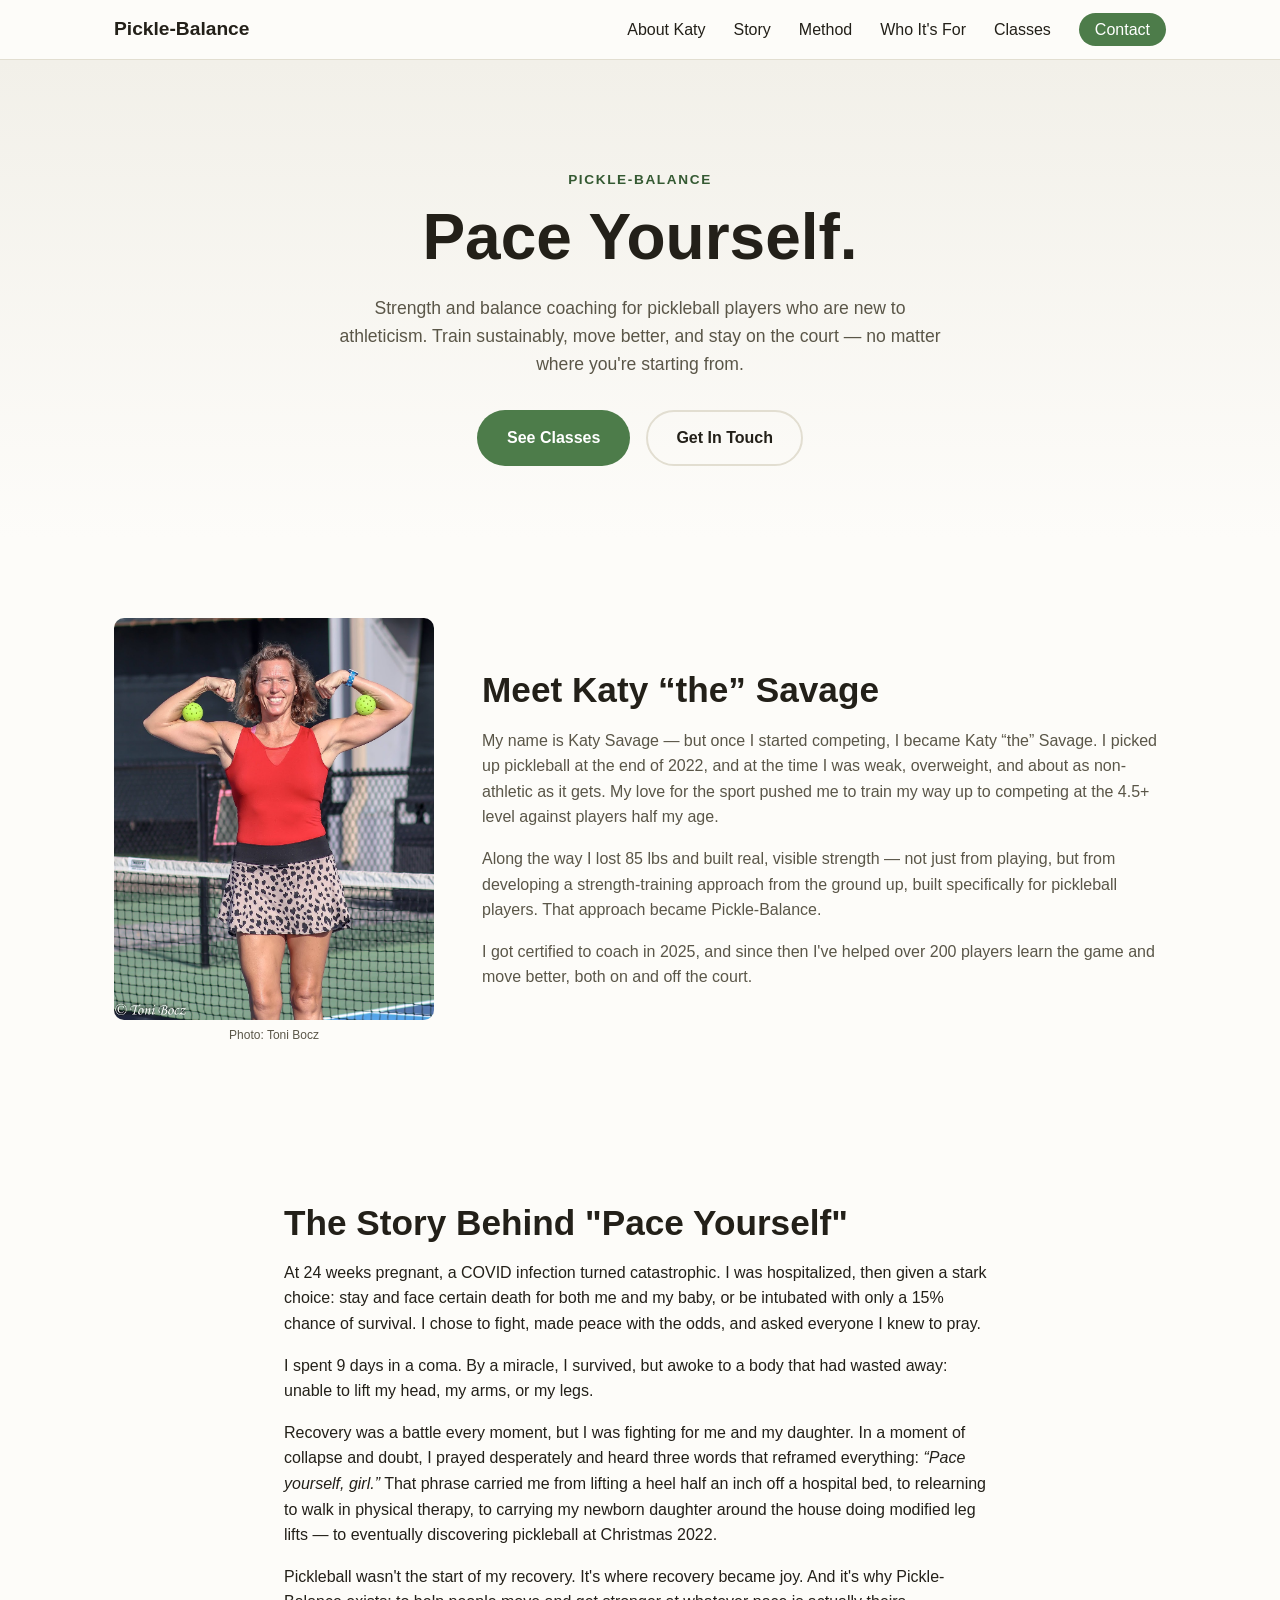
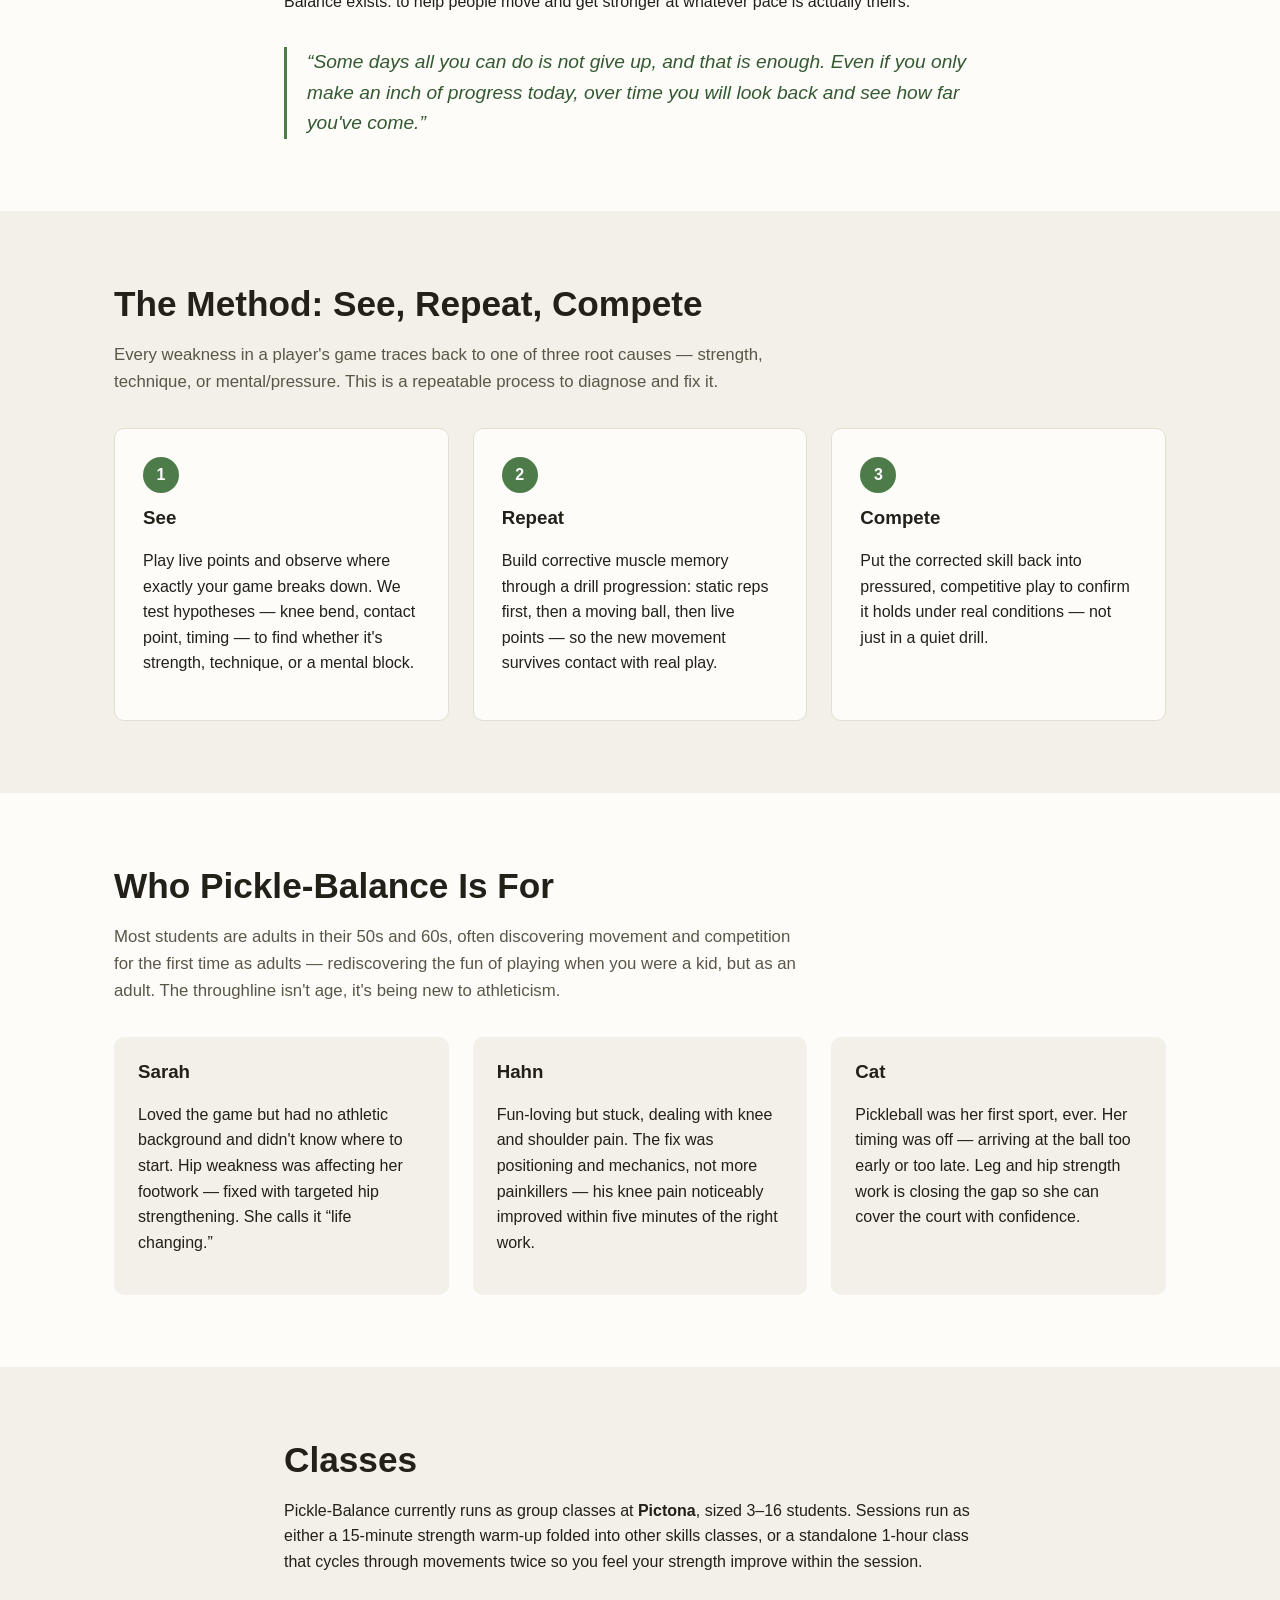
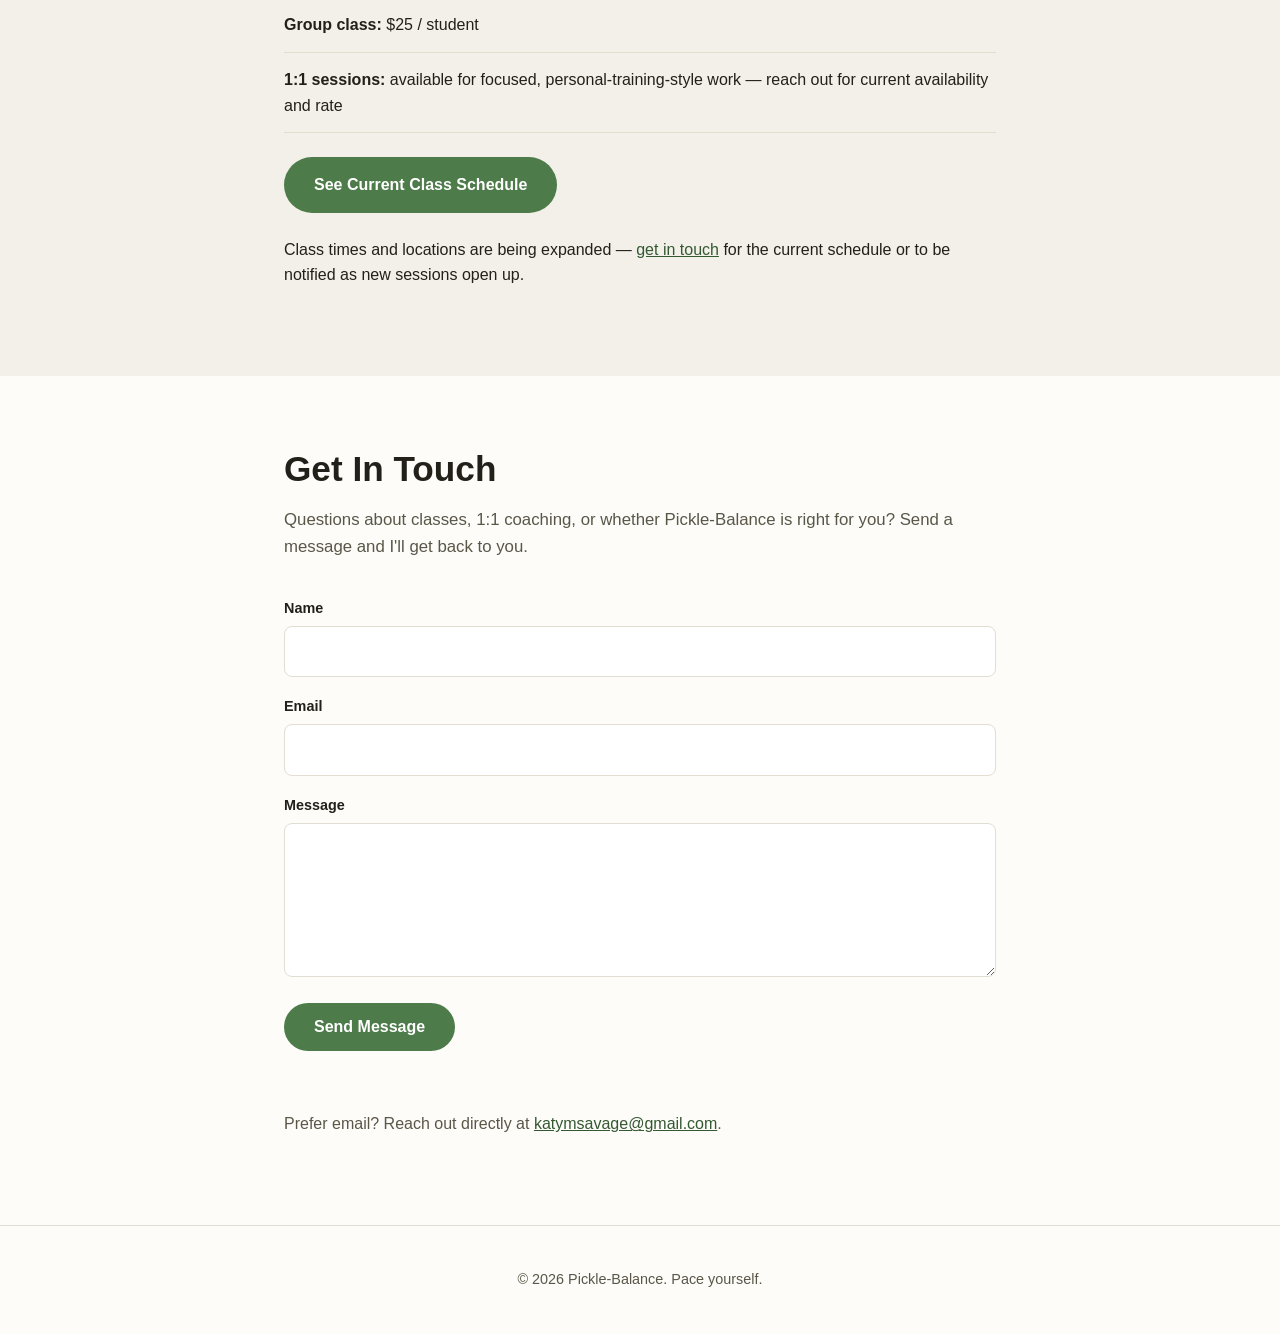
==== index.html @ 48473ce1 "Add bio section, dark mode palette, and hyphenate Pickle-Balance Introduces a bio section with photo" ====
<!DOCTYPE html>
<html lang="en">
<head>
  <meta charset="UTF-8">
  <meta name="viewport" content="width=device-width, initial-scale=1.0">
  <title>Pickle-Balance | Pace Yourself</title>
  <meta name="description" content="Strength and balance coaching for pickleball players who are new to athleticism. Train sustainably, move better, and stay in the game.">
  <link rel="stylesheet" href="css/style.css">
</head>
<body>

  <header class="site-header">
    <nav class="nav container">
      <a href="#top" class="logo">Pickle-Balance</a>
      <button class="nav-toggle" id="navToggle" aria-label="Toggle menu" aria-expanded="false">
        <span></span><span></span><span></span>
      </button>
      <ul class="nav-links" id="navLinks">
        <li><a href="#bio">About Katy</a></li>
        <li><a href="#story">Story</a></li>
        <li><a href="#method">Method</a></li>
        <li><a href="#who">Who It's For</a></li>
        <li><a href="#classes">Classes</a></li>
        <li><a href="#contact" class="nav-cta">Contact</a></li>
      </ul>
    </nav>
  </header>

  <main id="top">

    <section class="hero">
      <div class="container">
        <p class="eyebrow">Pickle-Balance</p>
        <h1>Pace Yourself.</h1>
        <p class="hero-sub">
          Strength and balance coaching for pickleball players who are new to athleticism.
          Train sustainably, move better, and stay on the court &mdash; no matter where you're starting from.
        </p>
        <div class="hero-actions">
          <a href="#classes" class="btn btn-primary">See Classes</a>
          <a href="#contact" class="btn btn-secondary">Get In Touch</a>
        </div>
      </div>
    </section>

    <section id="bio" class="section">
      <div class="container">
        <div class="bio-grid">
          <div class="bio-photo">
            <img src="images/katy-bio.jpg" alt="Katy Savage flexing on a pickleball court, holding two pickleballs">
            <p class="photo-credit">Photo: Toni Bocz</p>
          </div>
          <div class="bio-text">
            <h2>Meet Katy &ldquo;the&rdquo; Savage</h2>
            <p>
              My name is Katy Savage &mdash; but once I started competing, I became Katy &ldquo;the&rdquo; Savage.
              I picked up pickleball at the end of 2022, and at the time I was weak, overweight, and about as
              non-athletic as it gets. My love for the sport pushed me to train my way up to competing at the
              4.5+ level against players half my age.
            </p>
            <p>
              Along the way I lost 85 lbs and built real, visible strength &mdash; not just from playing, but from
              developing a strength-training approach from the ground up, built specifically for pickleball
              players. That approach became Pickle-Balance.
            </p>
            <p>
              I got certified to coach in 2025, and since then I've helped over 200 players learn the game and
              move better, both on and off the court.
            </p>
          </div>
        </div>
      </div>
    </section>

    <section id="story" class="section">
      <div class="container narrow">
        <h2>The Story Behind "Pace Yourself"</h2>
        <p>
          At 24 weeks pregnant, a COVID infection turned catastrophic. I was hospitalized, then given
          a stark choice: stay and face certain death for both me and my baby, or be intubated
          with only a 15% chance of survival. I chose to fight, made peace with the odds, and asked everyone I
          knew to pray.
        </p>
        <p>
          I spent 9 days in a coma. By a miracle, I survived, but awoke to a body that
          had wasted away: unable to lift my head, my arms, or my legs.
        </p>
        <p>
          Recovery was a battle every moment, but I was fighting for me and my daughter. In a moment
          of collapse and doubt, I prayed desperately and heard three words that reframed everything: <em>&ldquo;Pace yourself, girl.&rdquo;</em>
          That phrase carried me from lifting a heel half an inch off a hospital bed, to relearning to walk in
          physical therapy, to carrying my newborn daughter around the house doing modified leg lifts &mdash; to
          eventually discovering pickleball at Christmas 2022.
        </p>
        <p>
          Pickleball wasn't the start of my recovery. It's where recovery became joy. And it's why Pickle-Balance
          exists: to help people move and get stronger at whatever pace is actually theirs.
        </p>
        <p class="pull-quote">
          &ldquo;Some days all you can do is not give up, and that is enough. Even if you only make an inch of
          progress today, over time you will look back and see how far you've come.&rdquo;
        </p>
      </div>
    </section>

    <section id="method" class="section alt">
      <div class="container">
        <h2>The Method: See, Repeat, Compete</h2>
        <p class="section-intro">
          Every weakness in a player's game traces back to one of three root causes &mdash; strength, technique,
          or mental/pressure. This is a repeatable process to diagnose and fix it.
        </p>
        <div class="method-grid">
          <div class="method-card">
            <span class="method-number">1</span>
            <h3>See</h3>
            <p>
              Play live points and observe where exactly your game breaks down. We test hypotheses &mdash;
              knee bend, contact point, timing &mdash; to find whether it's strength, technique, or a mental block.
            </p>
          </div>
          <div class="method-card">
            <span class="method-number">2</span>
            <h3>Repeat</h3>
            <p>
              Build corrective muscle memory through a drill progression: static reps first, then a moving ball,
              then live points &mdash; so the new movement survives contact with real play.
            </p>
          </div>
          <div class="method-card">
            <span class="method-number">3</span>
            <h3>Compete</h3>
            <p>
              Put the corrected skill back into pressured, competitive play to confirm it holds under real
              conditions &mdash; not just in a quiet drill.
            </p>
          </div>
        </div>
      </div>
    </section>

    <section id="who" class="section">
      <div class="container">
        <h2>Who Pickle-Balance Is For</h2>
        <p class="section-intro">
          Most students are adults in their 50s and 60s, often discovering movement and competition for the
          first time as adults &mdash; rediscovering the fun of playing when you were a kid, but as an adult.
          The throughline isn't age, it's being new to athleticism.
        </p>
        <div class="profile-grid">
          <div class="profile-card">
            <h3>Sarah</h3>
            <p>
              Loved the game but had no athletic background and didn't know where to start. Hip weakness was
              affecting her footwork &mdash; fixed with targeted hip strengthening. She calls it &ldquo;life
              changing.&rdquo;
            </p>
          </div>
          <div class="profile-card">
            <h3>Hahn</h3>
            <p>
              Fun-loving but stuck, dealing with knee and shoulder pain. The fix was positioning and mechanics,
              not more painkillers &mdash; his knee pain noticeably improved within five minutes of the right work.
            </p>
          </div>
          <div class="profile-card">
            <h3>Cat</h3>
            <p>
              Pickleball was her first sport, ever. Her timing was off &mdash; arriving at the ball too early or
              too late. Leg and hip strength work is closing the gap so she can cover the court with confidence.
            </p>
          </div>
        </div>
      </div>
    </section>

    <section id="classes" class="section alt">
      <div class="container narrow">
        <h2>Classes</h2>
        <p>
          Pickle-Balance currently runs as group classes at <strong>Pictona</strong>, sized 3&ndash;16 students.
          Sessions run as either a 15-minute strength warm-up folded into other skills classes, or a standalone
          1-hour class that cycles through movements twice so you feel your strength improve within the session.
        </p>
        <ul class="classes-list">
          <li><strong>Group class:</strong> $25 / student</li>
          <li><strong>1:1 sessions:</strong> available for focused, personal-training-style work &mdash; reach out for current availability and rate</li>
        </ul>
        <div class="classes-actions">
          <a href="https://app.courtreserve.com/Online/Calendar/Events/10504/Month" class="btn btn-primary" target="_blank" rel="noopener">See Current Class Schedule</a>
        </div>
        <p>
          Class times and locations are being expanded &mdash; <a href="#contact">get in touch</a> for the current
          schedule or to be notified as new sessions open up.
        </p>
      </div>
    </section>

    <section id="contact" class="section">
      <div class="container narrow">
        <h2>Get In Touch</h2>
        <p class="section-intro">
          Questions about classes, 1:1 coaching, or whether Pickle-Balance is right for you? Send a message and
          I'll get back to you.
        </p>

        <form id="contactForm" class="contact-form" action="https://formspree.io/f/xaewwaow" method="POST">
          <label for="name">Name</label>
          <input type="text" id="name" name="name" required>

          <label for="email">Email</label>
          <input type="email" id="email" name="email" required>

          <label for="message">Message</label>
          <textarea id="message" name="message" rows="5" required></textarea>

          <button type="submit" class="btn btn-primary">Send Message</button>
          <p id="formStatus" class="form-status" role="status"></p>
        </form>

        <p class="contact-fallback">
          Prefer email? Reach out directly at
          <a href="mailto:katymsavage@gmail.com">katymsavage@gmail.com</a>.
        </p>
      </div>
    </section>

  </main>

  <footer class="site-footer">
    <div class="container">
      <p>&copy; <span id="year"></span> Pickle-Balance. Pace yourself.</p>
    </div>
  </footer>

  <script src="js/main.js"></script>
</body>
</html>
---- css/style.css ----
:root {
  --color-bg: #fdfcf9;
  --color-bg-alt: #f2f0e9;
  --color-text: #232019;
  --color-text-muted: #5a5648;
  --color-primary: #4d7c4a;
  --color-primary-dark: #345932;
  --color-accent: #d97a3f;
  --color-border: #e2ded1;
  --max-width: 1100px;
  --radius: 10px;
  --font-body: -apple-system, BlinkMacSystemFont, "Segoe UI", Roboto, Helvetica, Arial, sans-serif;
}

* { box-sizing: border-box; }

html { scroll-behavior: smooth; }

body {
  margin: 0;
  font-family: var(--font-body);
  color: var(--color-text);
  background: var(--color-bg);
  line-height: 1.6;
}

.container {
  max-width: var(--max-width);
  margin: 0 auto;
  padding: 0 24px;
}

.narrow {
  max-width: 760px;
}

h1, h2, h3 {
  line-height: 1.2;
  margin-top: 0;
}

h2 {
  font-size: clamp(1.6rem, 3vw, 2.2rem);
  margin-bottom: 1rem;
}

a { color: var(--color-primary-dark); }

/* Header */
.site-header {
  position: sticky;
  top: 0;
  background: color-mix(in srgb, var(--color-bg) 92%, transparent);
  backdrop-filter: blur(6px);
  border-bottom: 1px solid var(--color-border);
  z-index: 100;
}

.nav {
  display: flex;
  align-items: center;
  justify-content: space-between;
  padding-top: 14px;
  padding-bottom: 14px;
}

.logo {
  font-weight: 700;
  font-size: 1.2rem;
  text-decoration: none;
  color: var(--color-text);
}

.nav-links {
  list-style: none;
  display: flex;
  gap: 28px;
  margin: 0;
  padding: 0;
}

.nav-links a {
  text-decoration: none;
  color: var(--color-text);
  font-weight: 500;
}

.nav-links a:hover { color: var(--color-primary-dark); }

.nav-cta {
  background: var(--color-primary);
  color: #fff !important;
  padding: 8px 16px;
  border-radius: 999px;
}

.nav-toggle {
  display: none;
  flex-direction: column;
  justify-content: space-between;
  width: 26px;
  height: 20px;
  background: none;
  border: none;
  cursor: pointer;
  padding: 0;
}

.nav-toggle span {
  display: block;
  height: 2px;
  background: var(--color-text);
  border-radius: 2px;
}

/* Hero */
.hero {
  padding: 96px 0 72px;
  text-align: center;
  background: linear-gradient(180deg, var(--color-bg-alt), var(--color-bg));
}

.eyebrow {
  text-transform: uppercase;
  letter-spacing: 0.12em;
  font-size: 0.85rem;
  color: var(--color-primary-dark);
  font-weight: 700;
  margin-bottom: 8px;
}

.hero h1 {
  font-size: clamp(2.4rem, 6vw, 4rem);
  margin-bottom: 18px;
}

.hero-sub {
  max-width: 620px;
  margin: 0 auto 32px;
  color: var(--color-text-muted);
  font-size: 1.1rem;
}

.hero-actions {
  display: flex;
  gap: 16px;
  justify-content: center;
  flex-wrap: wrap;
}

/* Buttons */
.btn {
  display: inline-block;
  padding: 13px 28px;
  border-radius: 999px;
  text-decoration: none;
  font-weight: 600;
  border: 2px solid transparent;
  cursor: pointer;
  font-size: 1rem;
}

.btn-primary {
  background: var(--color-primary);
  color: #fff;
}

.btn-primary:hover { background: var(--color-primary-dark); }

.btn-secondary {
  background: transparent;
  color: var(--color-text);
  border-color: var(--color-border);
}

.btn-secondary:hover { border-color: var(--color-primary); }

/* Sections */
.section {
  padding: 72px 0;
}

.section.alt {
  background: var(--color-bg-alt);
}

.section-intro {
  color: var(--color-text-muted);
  font-size: 1.05rem;
  max-width: 700px;
}

.pull-quote {
  font-size: 1.2rem;
  font-style: italic;
  color: var(--color-primary-dark);
  border-left: 3px solid var(--color-primary);
  padding-left: 20px;
  margin: 32px 0 0;
}

/* Bio */
.bio-grid {
  display: flex;
  align-items: center;
  gap: 48px;
  margin-top: 8px;
}

.bio-photo {
  flex: 0 0 320px;
}

.bio-photo img {
  width: 100%;
  height: auto;
  border-radius: var(--radius);
  display: block;
}

.photo-credit {
  font-size: 0.75rem;
  color: var(--color-text-muted);
  margin-top: 6px;
  text-align: center;
}

.bio-text h2 {
  margin-bottom: 1rem;
}

.bio-text p {
  color: var(--color-text-muted);
}

/* Method */
.method-grid {
  display: grid;
  grid-template-columns: repeat(3, 1fr);
  gap: 24px;
  margin-top: 32px;
}

.method-card {
  background: var(--color-bg);
  border: 1px solid var(--color-border);
  border-radius: var(--radius);
  padding: 28px;
}

.method-number {
  display: inline-flex;
  align-items: center;
  justify-content: center;
  width: 36px;
  height: 36px;
  border-radius: 50%;
  background: var(--color-primary);
  color: #fff;
  font-weight: 700;
  margin-bottom: 14px;
}

/* Profiles */
.profile-grid {
  display: grid;
  grid-template-columns: repeat(3, 1fr);
  gap: 24px;
  margin-top: 32px;
}

.profile-card {
  background: var(--color-bg-alt);
  border-radius: var(--radius);
  padding: 24px;
}

/* Classes */
.classes-list {
  list-style: none;
  padding: 0;
  margin: 24px 0;
}

.classes-list li {
  padding: 14px 0;
  border-bottom: 1px solid var(--color-border);
}

.classes-actions {
  margin: 24px 0;
}

/* Contact */
.contact-form {
  display: flex;
  flex-direction: column;
  gap: 6px;
  margin-top: 24px;
}

.contact-form label {
  font-weight: 600;
  font-size: 0.9rem;
  margin-top: 12px;
}

.contact-form input,
.contact-form textarea {
  padding: 12px 14px;
  border: 1px solid var(--color-border);
  border-radius: 8px;
  font: inherit;
  background: #fff;
}

.contact-form button {
  margin-top: 20px;
  align-self: flex-start;
}

.form-status {
  margin-top: 12px;
  font-size: 0.9rem;
  color: var(--color-text-muted);
}

.contact-fallback {
  margin-top: 28px;
  color: var(--color-text-muted);
}

/* Footer */
.site-footer {
  padding: 28px 0;
  text-align: center;
  color: var(--color-text-muted);
  font-size: 0.9rem;
  border-top: 1px solid var(--color-border);
}

/* Responsive */
@media (max-width: 800px) {
  .method-grid,
  .profile-grid {
    grid-template-columns: 1fr;
  }

  .bio-grid {
    flex-direction: column;
  }

  .bio-photo {
    flex: 0 0 auto;
    max-width: 320px;
    margin: 0 auto;
  }
}

@media (max-width: 640px) {
  .nav-toggle {
    display: flex;
  }

  .nav-links {
    position: absolute;
    top: 100%;
    left: 0;
    right: 0;
    background: var(--color-bg);
    flex-direction: column;
    align-items: flex-start;
    padding: 16px 24px 24px;
    border-bottom: 1px solid var(--color-border);
    display: none;
    gap: 16px;
  }

  .nav-links.open {
    display: flex;
  }

  .nav-cta {
    align-self: flex-start;
  }
}

/* Dark mode */
@media (prefers-color-scheme: dark) {
  :root {
    --color-bg: #0A101C;
    --color-bg-alt: #141c2c;
    --color-text: #EDF2F4;
    --color-text-muted: #9aa7b5;
    --color-primary: #CFFF0A;
    --color-primary-dark: #a8d100;
    --color-accent: #D80B26;
    --color-border: #232d3d;
  }

  .btn-primary {
    color: var(--color-bg);
  }

  .nav-cta {
    color: var(--color-bg) !important;
  }
}
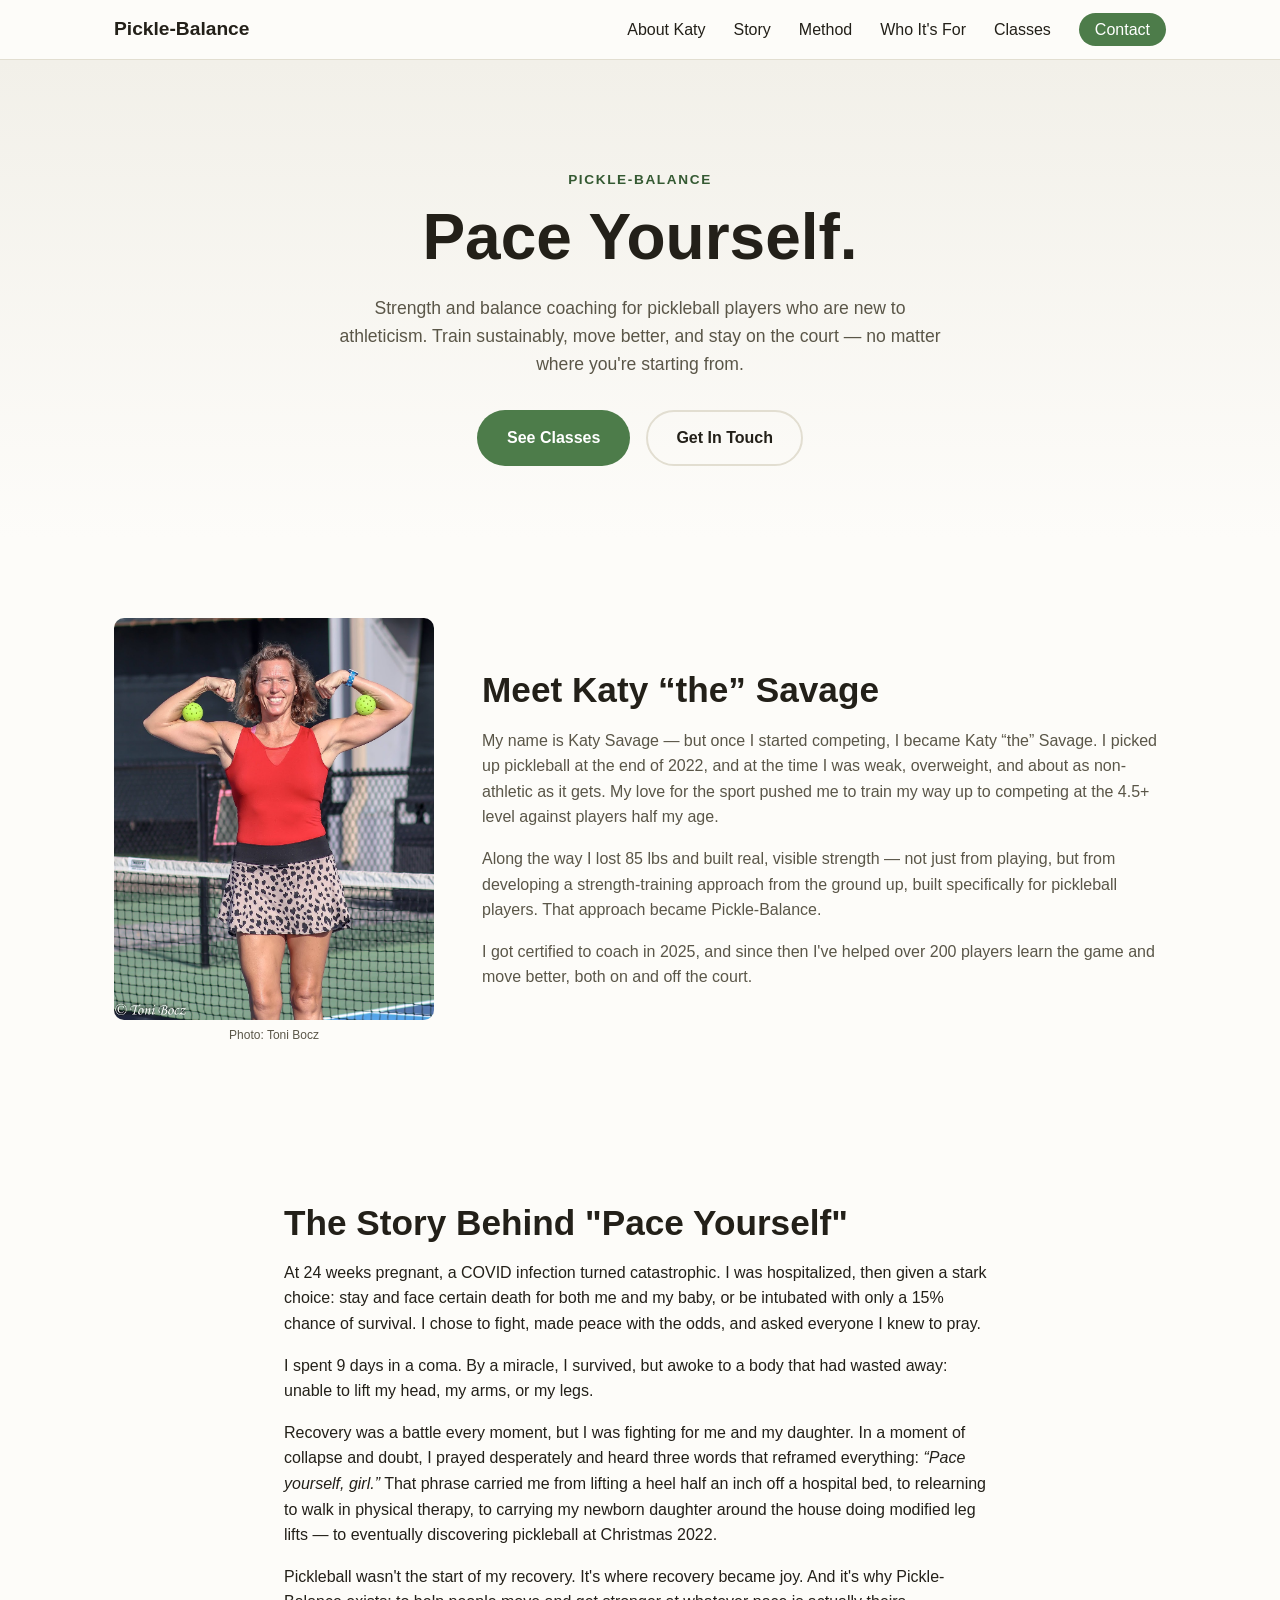
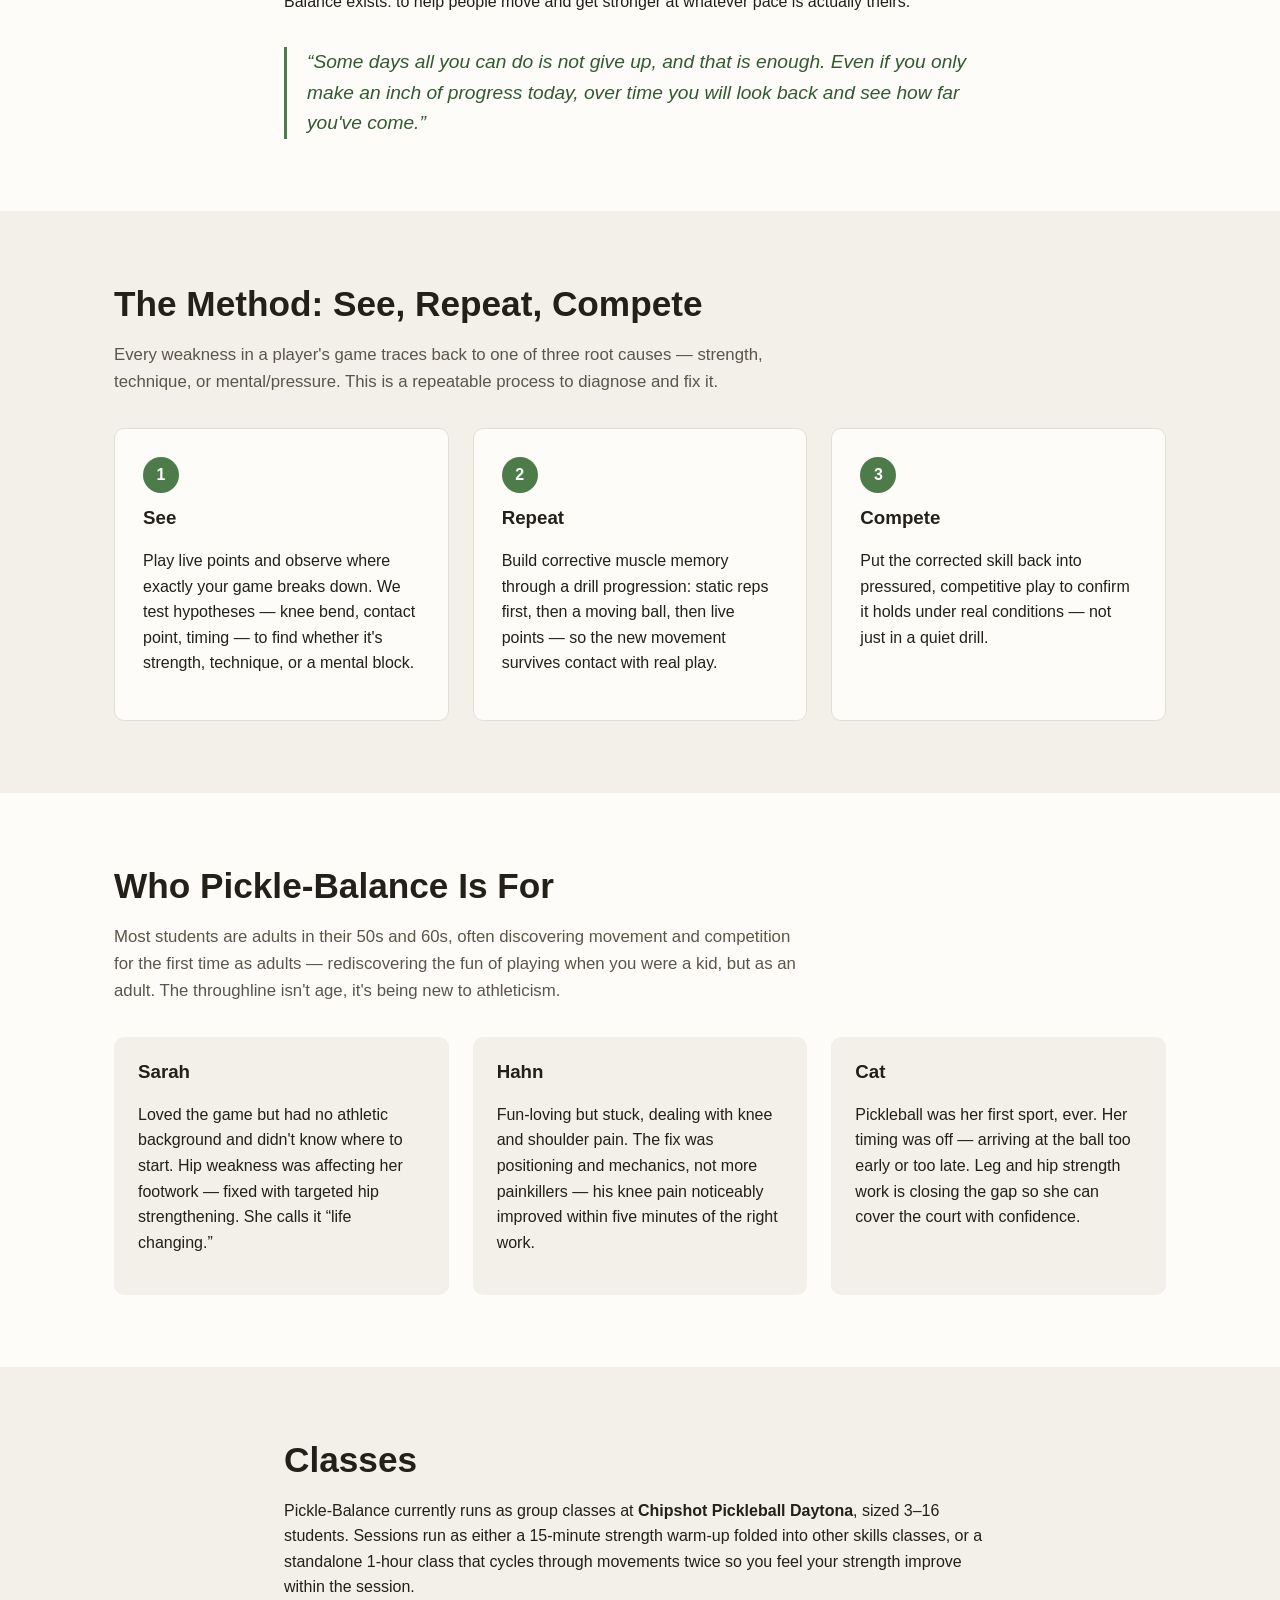
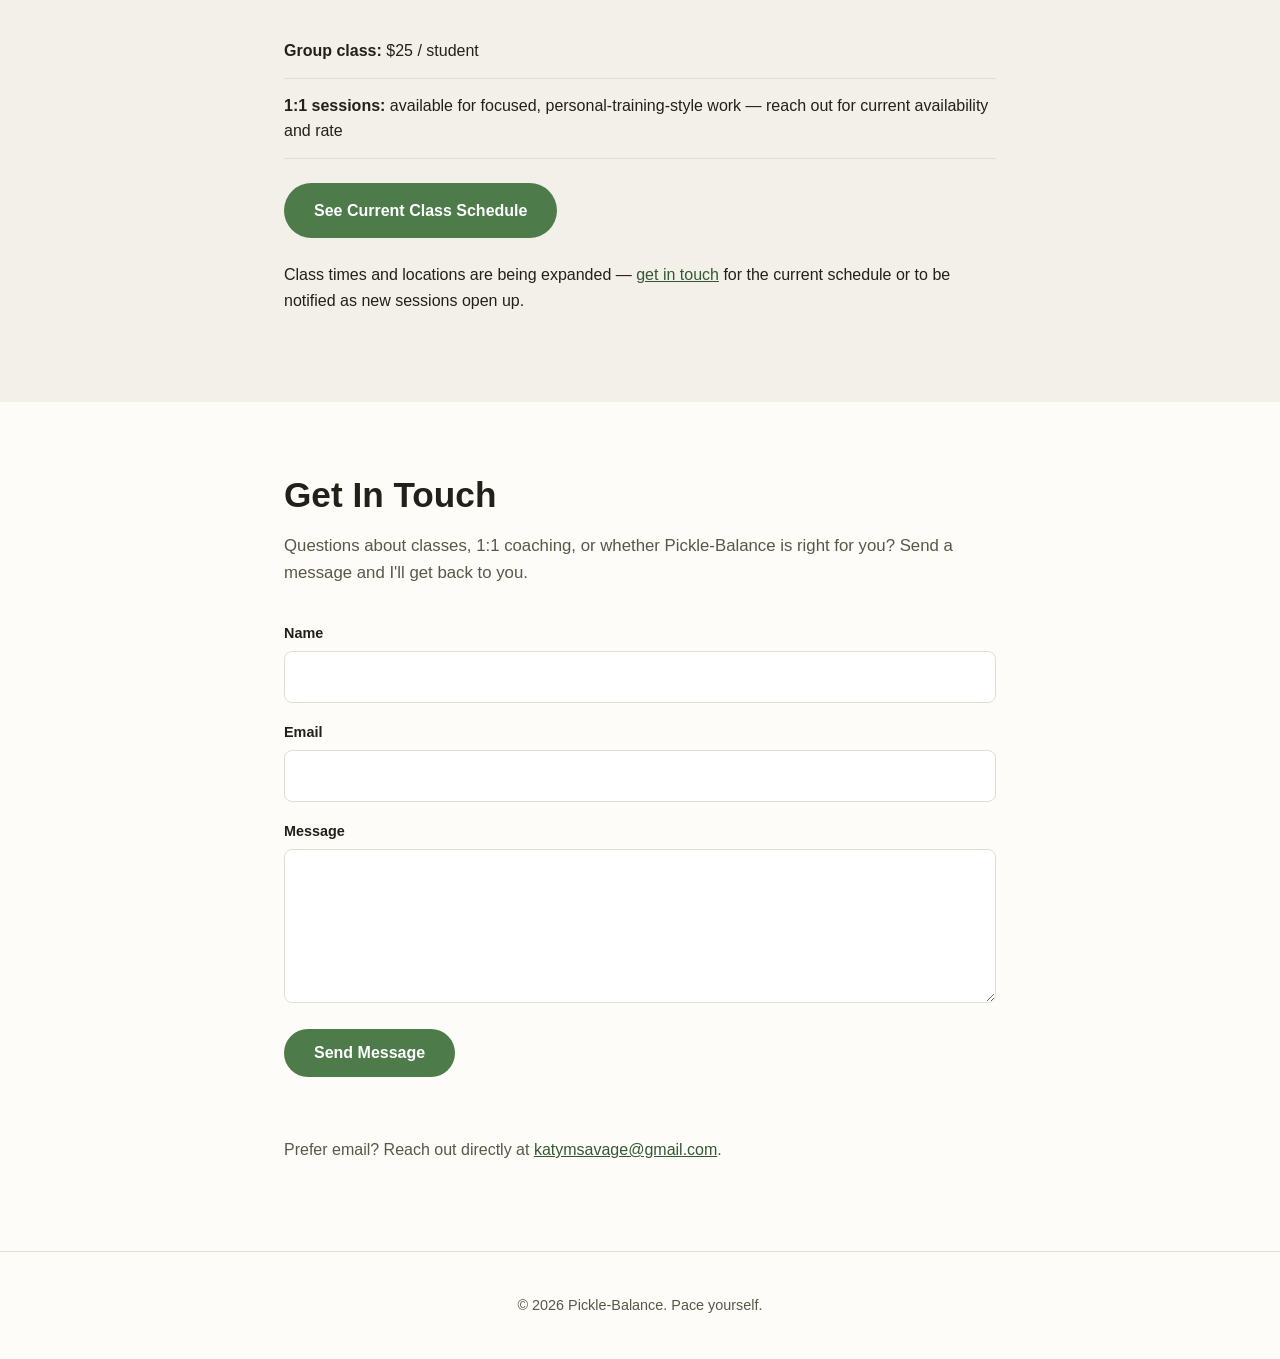
==== commit e8b59593: "Update class location from Pictona to Chipshot Pickleball Daytona Co-Authored-By: Claude Opus 5.5 <n" ====
--- a/index.html
+++ b/index.html
@@ -178,7 +178,7 @@
       <div class="container narrow">
         <h2>Classes</h2>
         <p>
-          Pickle-Balance currently runs as group classes at <strong>Pictona</strong>, sized 3&ndash;16 students.
+          Pickle-Balance currently runs as group classes at <strong>Chipshot Pickleball Daytona</strong>, sized 3&ndash;16 students.
           Sessions run as either a 15-minute strength warm-up folded into other skills classes, or a standalone
           1-hour class that cycles through movements twice so you feel your strength improve within the session.
         </p>
@@ -187,7 +187,7 @@
           <li><strong>1:1 sessions:</strong> available for focused, personal-training-style work &mdash; reach out for current availability and rate</li>
         </ul>
         <div class="classes-actions">
-          <a href="https://app.courtreserve.com/Online/Calendar/Events/10504/Month" class="btn btn-primary" target="_blank" rel="noopener">See Current Class Schedule</a>
+          <a href="https://app.getopencourt.com/club/chipshotdaytona/coaches/katy-savage" class="btn btn-primary" target="_blank" rel="noopener">See Current Class Schedule</a>
         </div>
         <p>
           Class times and locations are being expanded &mdash; <a href="#contact">get in touch</a> for the current
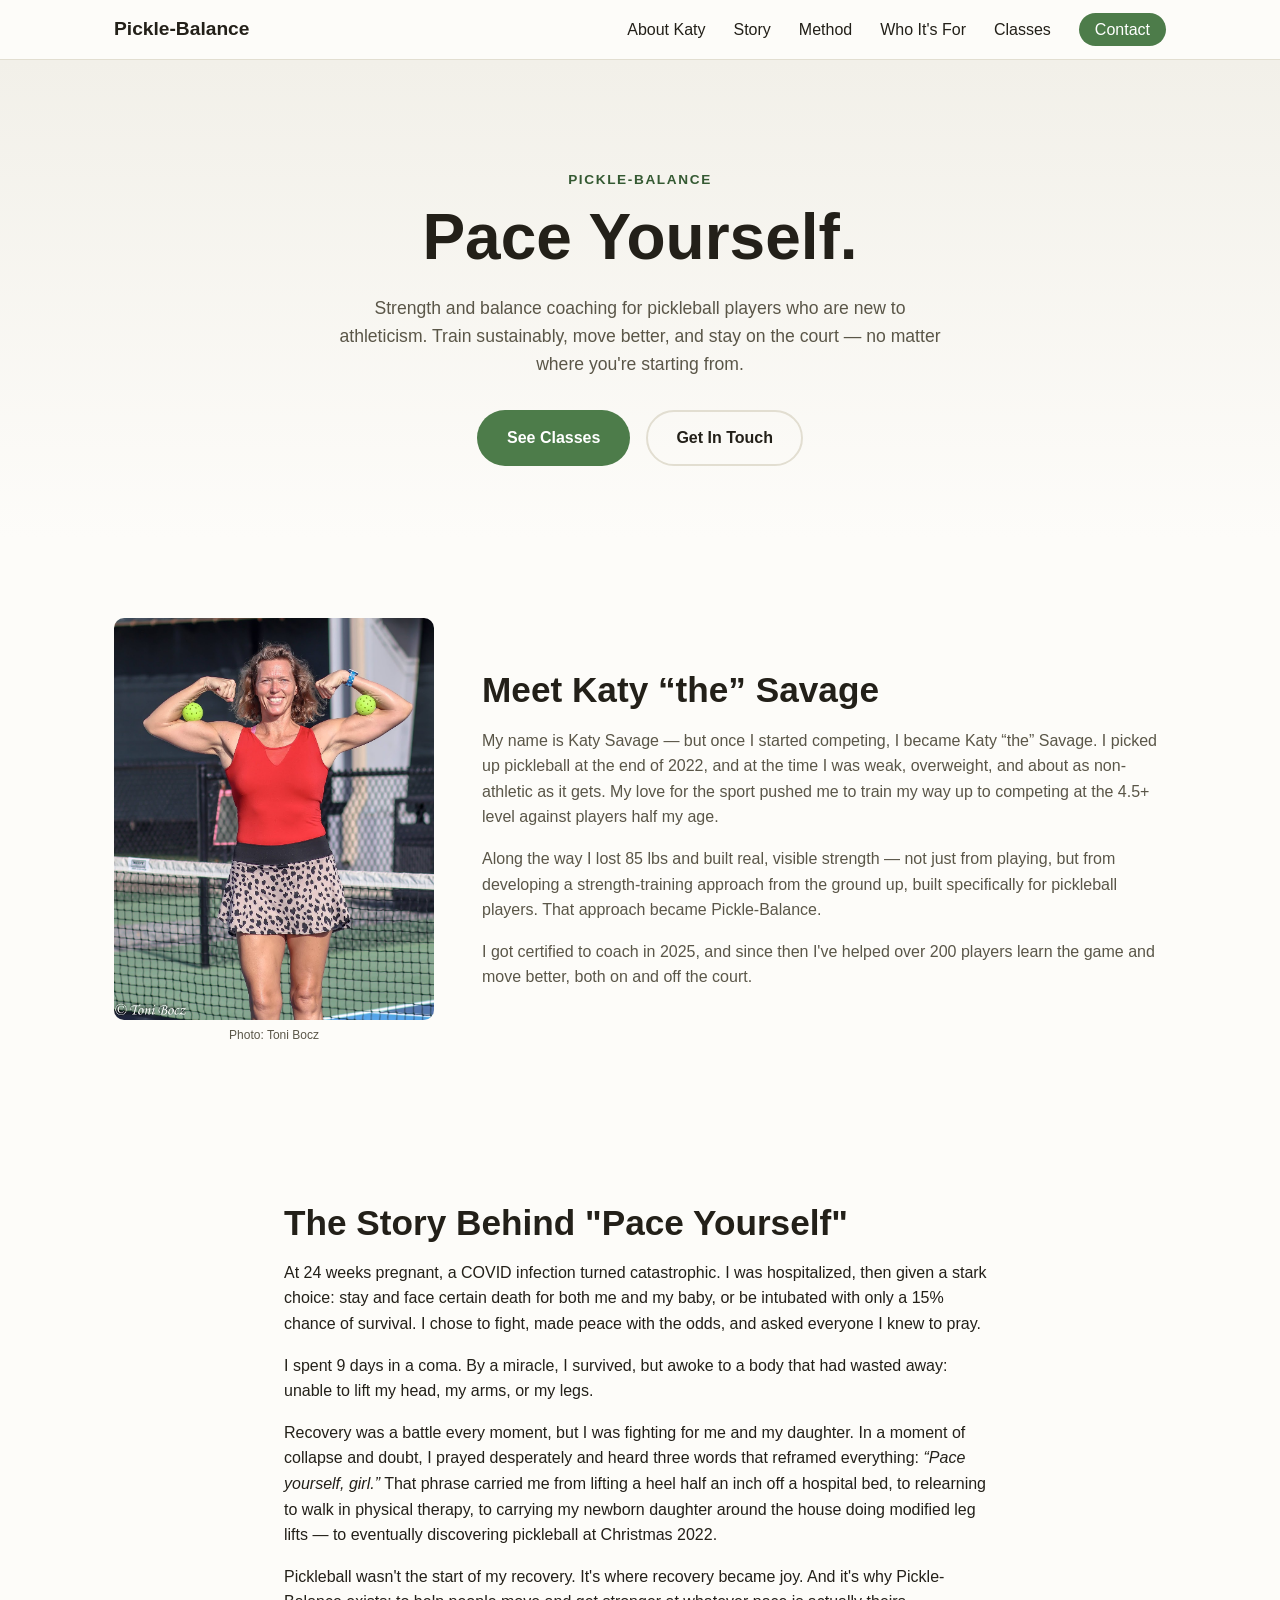
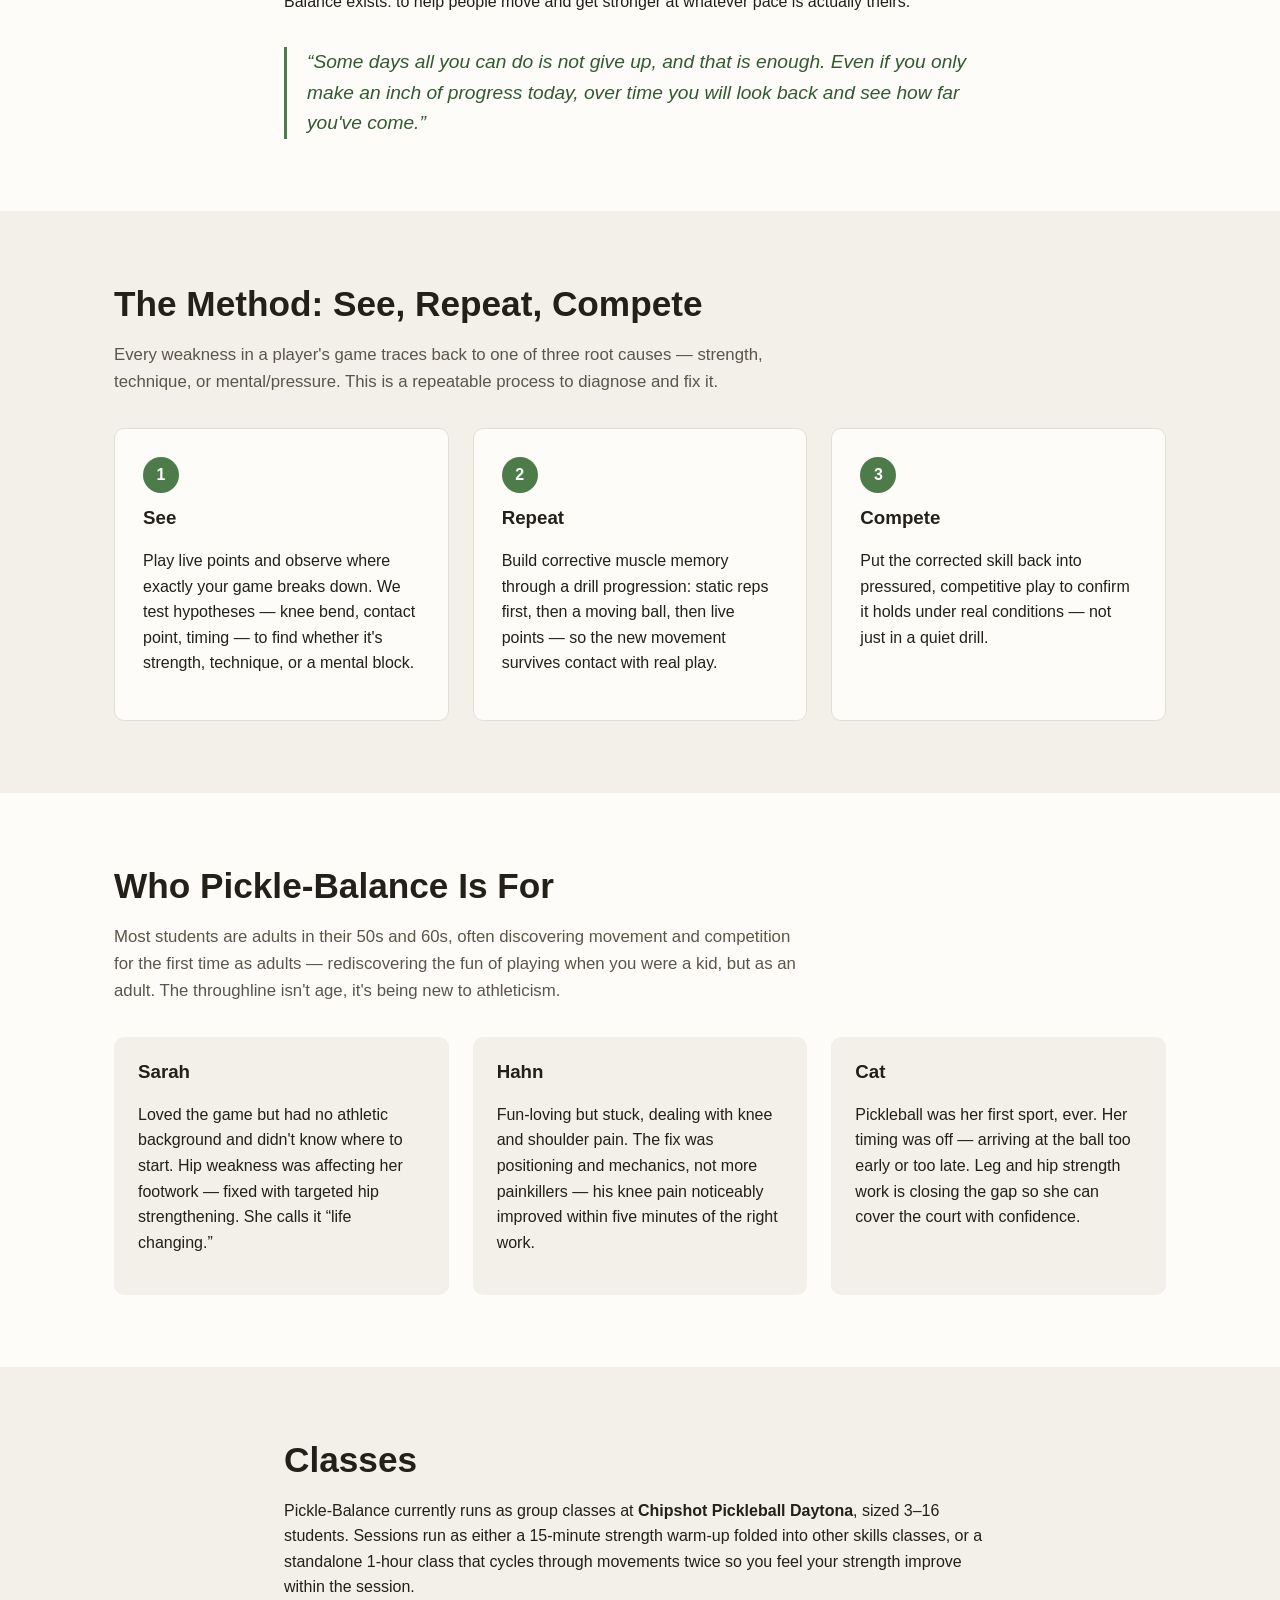
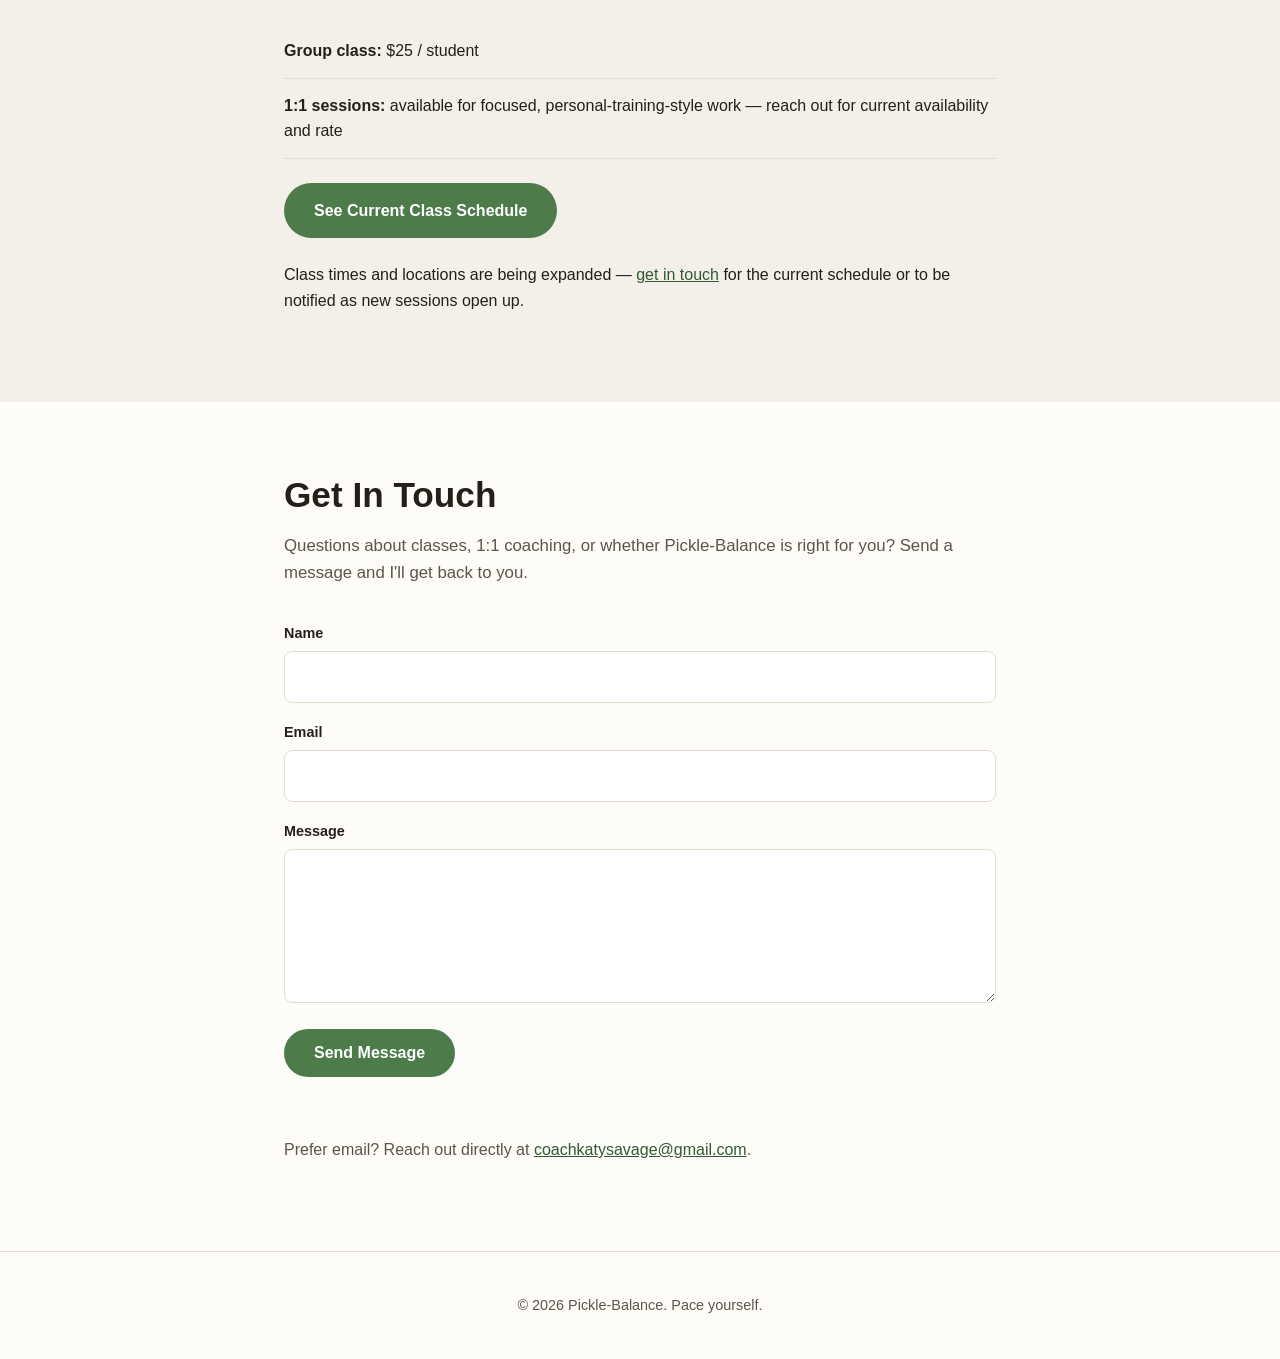
==== commit 54b30e22: "Update contact email to coachkatysavage@gmail.com Co-Authored-By: Claude Opus 5.5 <noreply@anthropic" ====
--- a/index.html
+++ b/index.html
@@ -220,7 +220,7 @@
 
         <p class="contact-fallback">
           Prefer email? Reach out directly at
-          <a href="mailto:katymsavage@gmail.com">katymsavage@gmail.com</a>.
+          <a href="mailto:coachkatysavage@gmail.com">coachkatysavage@gmail.com</a>.
         </p>
       </div>
     </section>
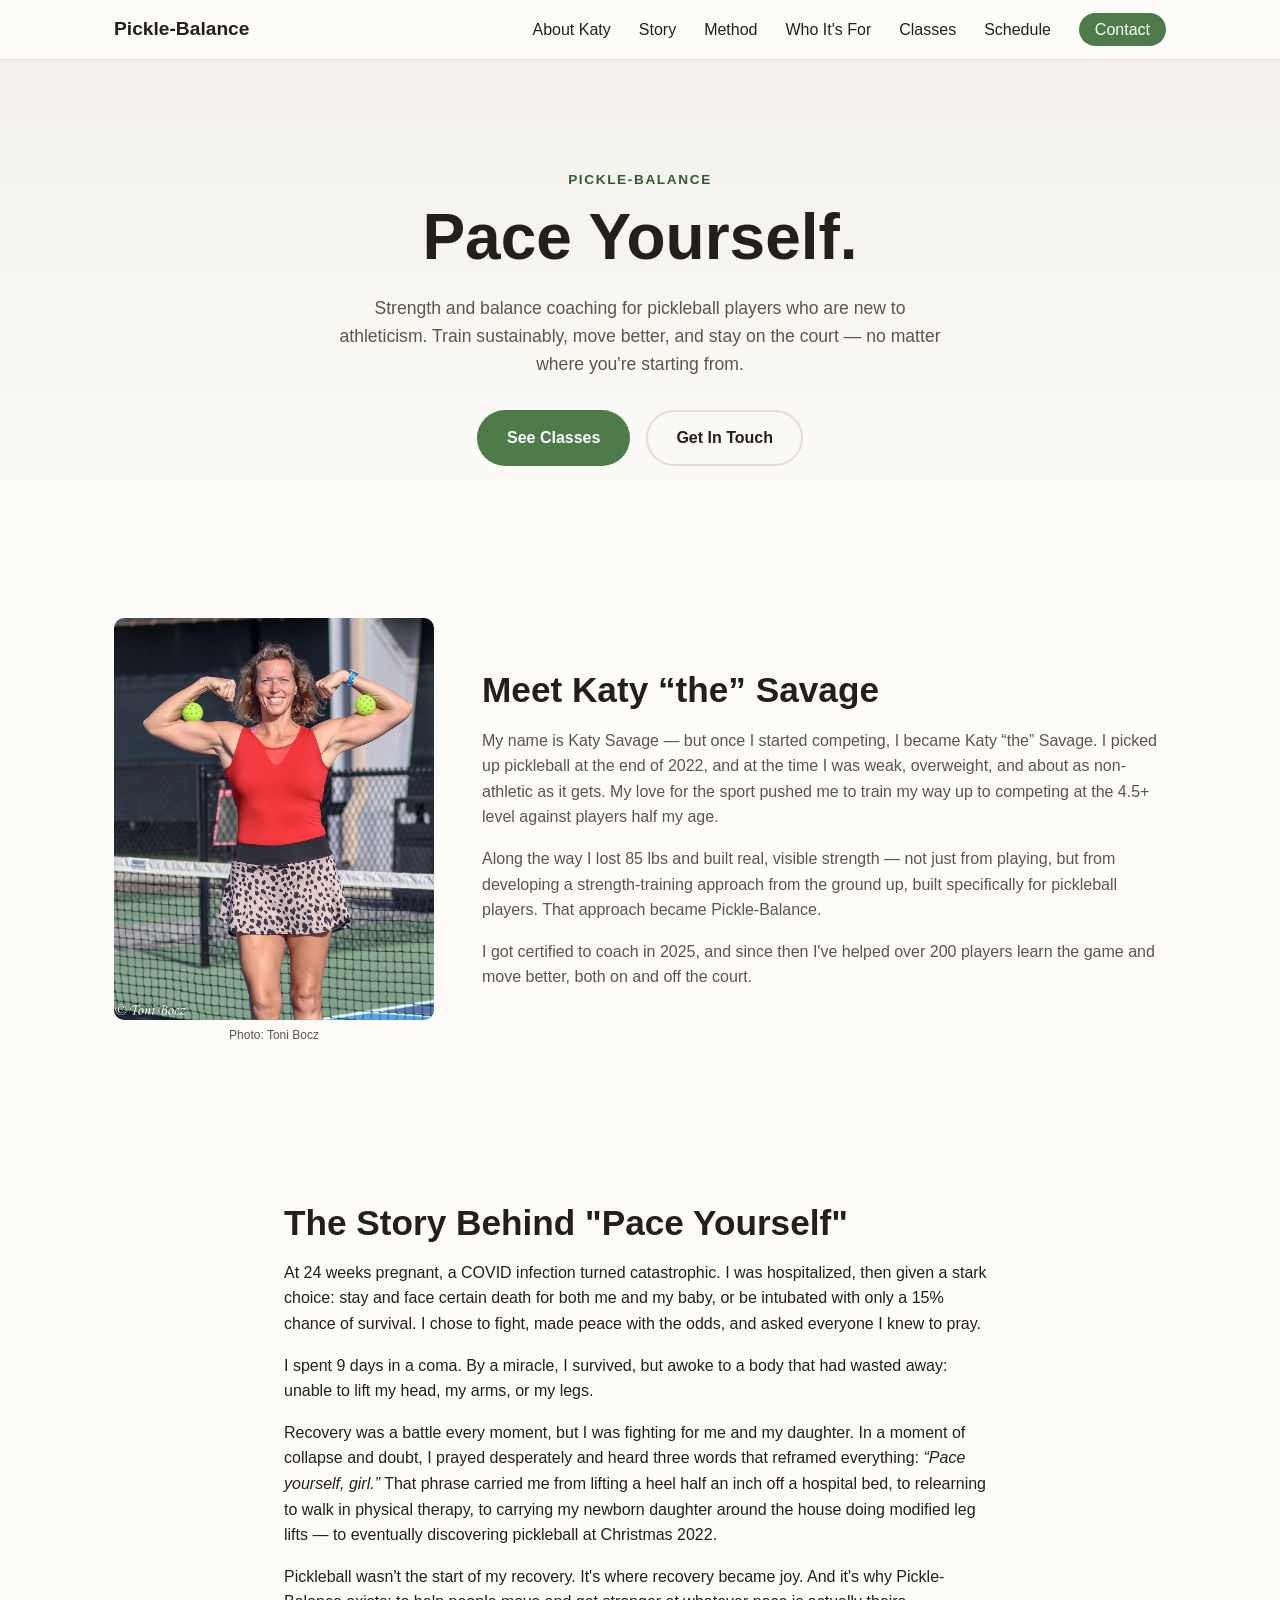
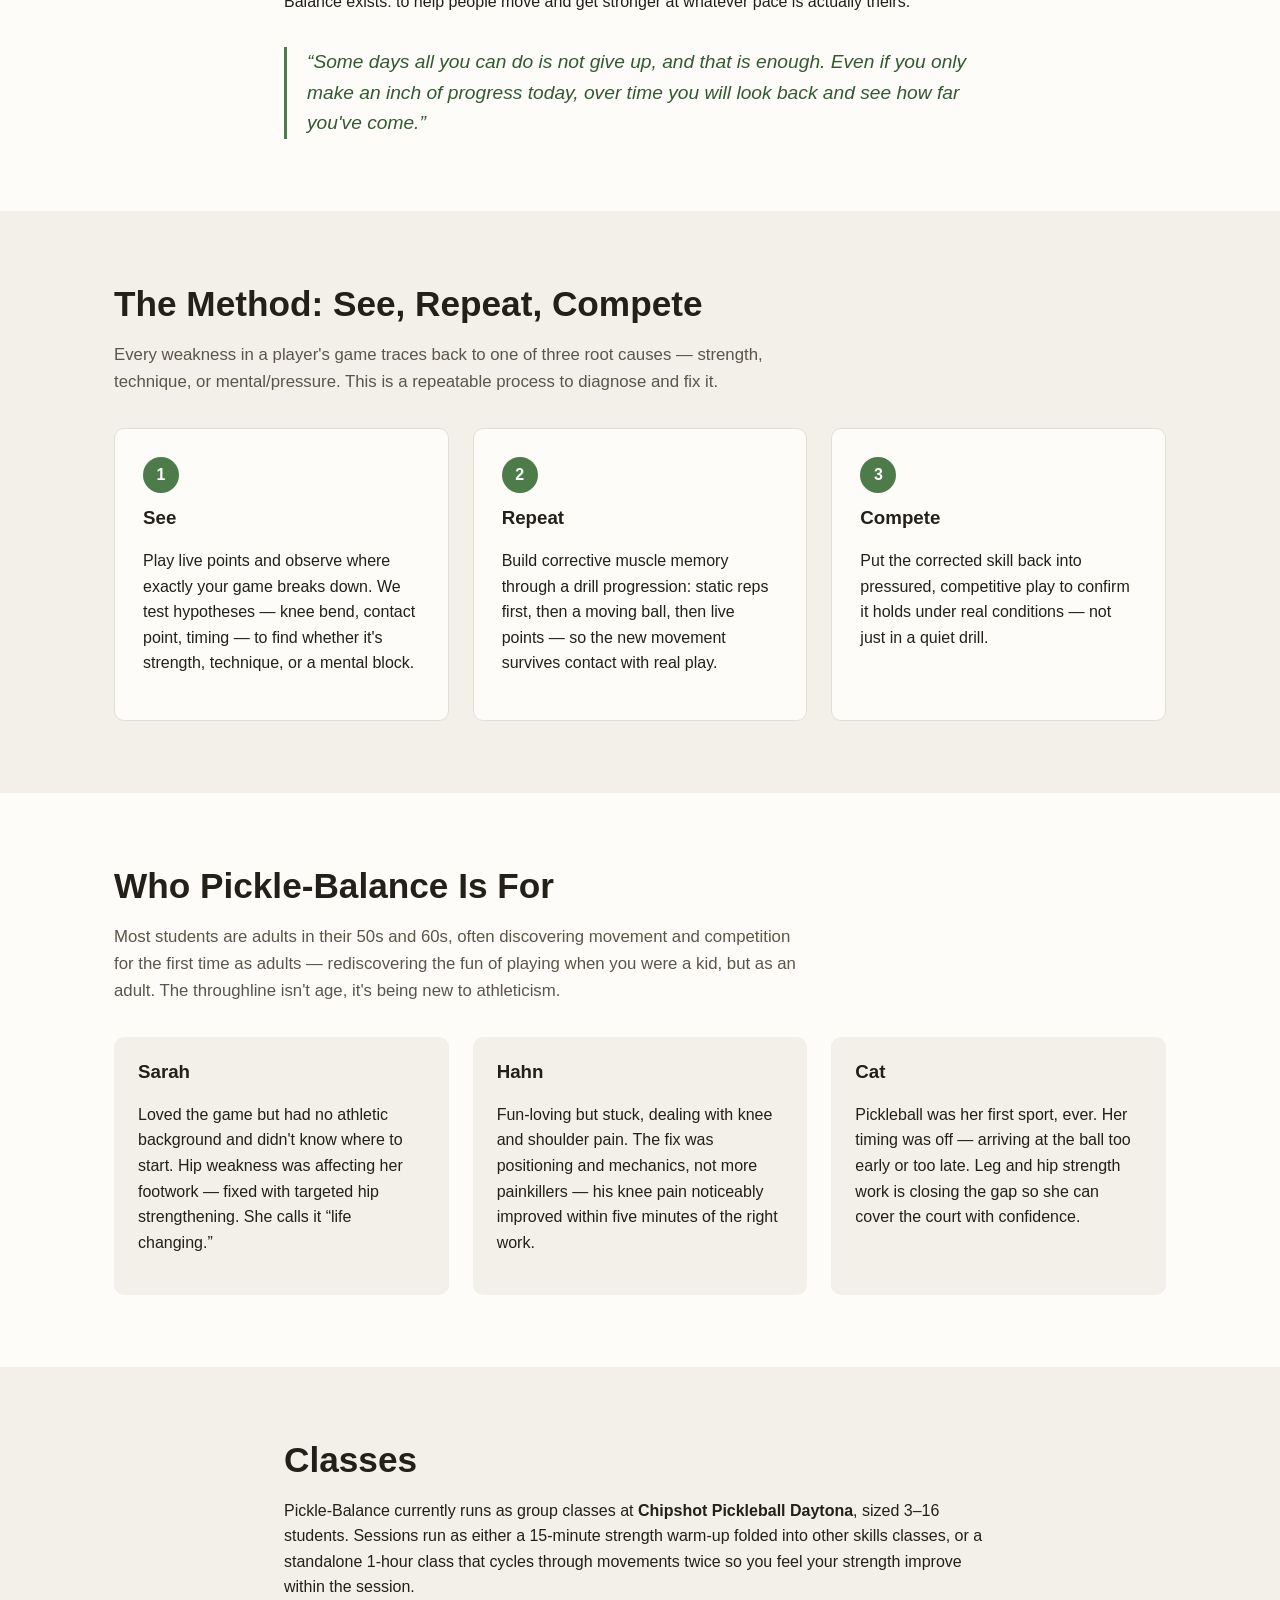
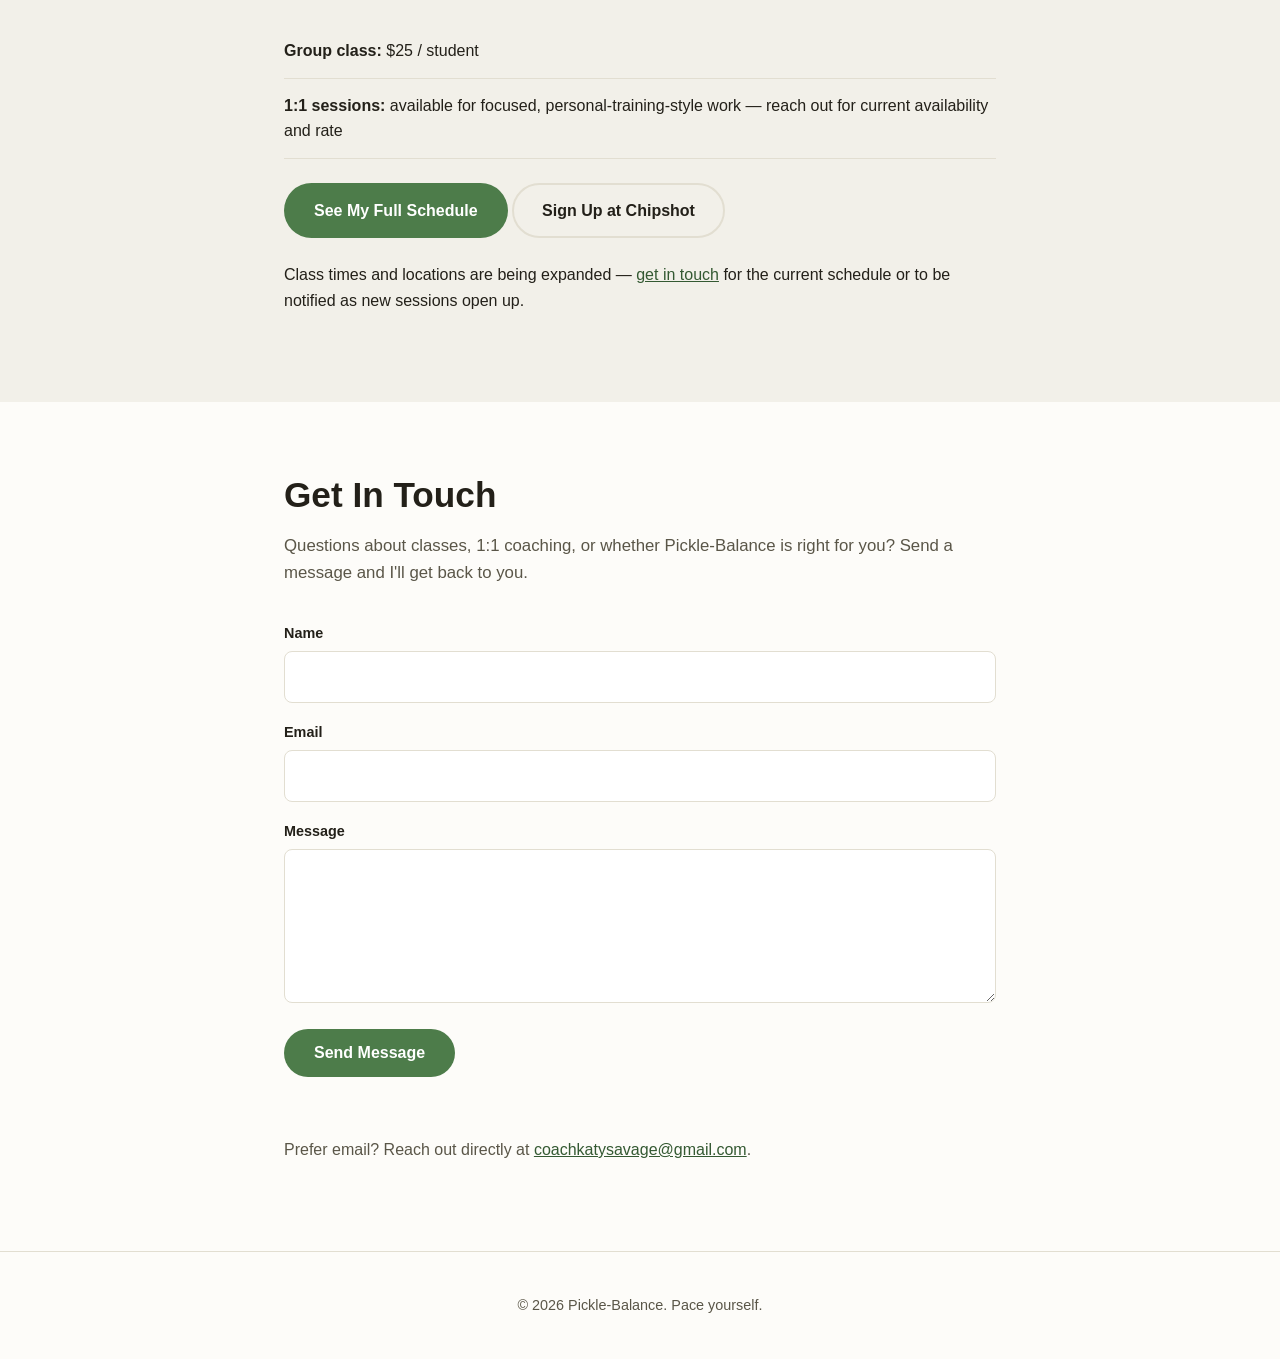
==== commit 0bd2272b: "Add Diadem holiday deals page and public schedule page - /diadem: holiday price sheet for Diadem gea" ====
--- a/index.html
+++ b/index.html
@@ -21,6 +21,7 @@
         <li><a href="#method">Method</a></li>
         <li><a href="#who">Who It's For</a></li>
         <li><a href="#classes">Classes</a></li>
+        <li><a href="schedule/">Schedule</a></li>
         <li><a href="#contact" class="nav-cta">Contact</a></li>
       </ul>
     </nav>
@@ -187,7 +188,8 @@
           <li><strong>1:1 sessions:</strong> available for focused, personal-training-style work &mdash; reach out for current availability and rate</li>
         </ul>
         <div class="classes-actions">
-          <a href="https://app.getopencourt.com/club/chipshotdaytona/coaches/katy-savage" class="btn btn-primary" target="_blank" rel="noopener">See Current Class Schedule</a>
+          <a href="schedule/" class="btn btn-primary">See My Full Schedule</a>
+          <a href="https://app.getopencourt.com/club/chipshotdaytona/coaches/katy-savage" class="btn btn-secondary" target="_blank" rel="noopener">Sign Up at Chipshot</a>
         </div>
         <p>
           Class times and locations are being expanded &mdash; <a href="#contact">get in touch</a> for the current
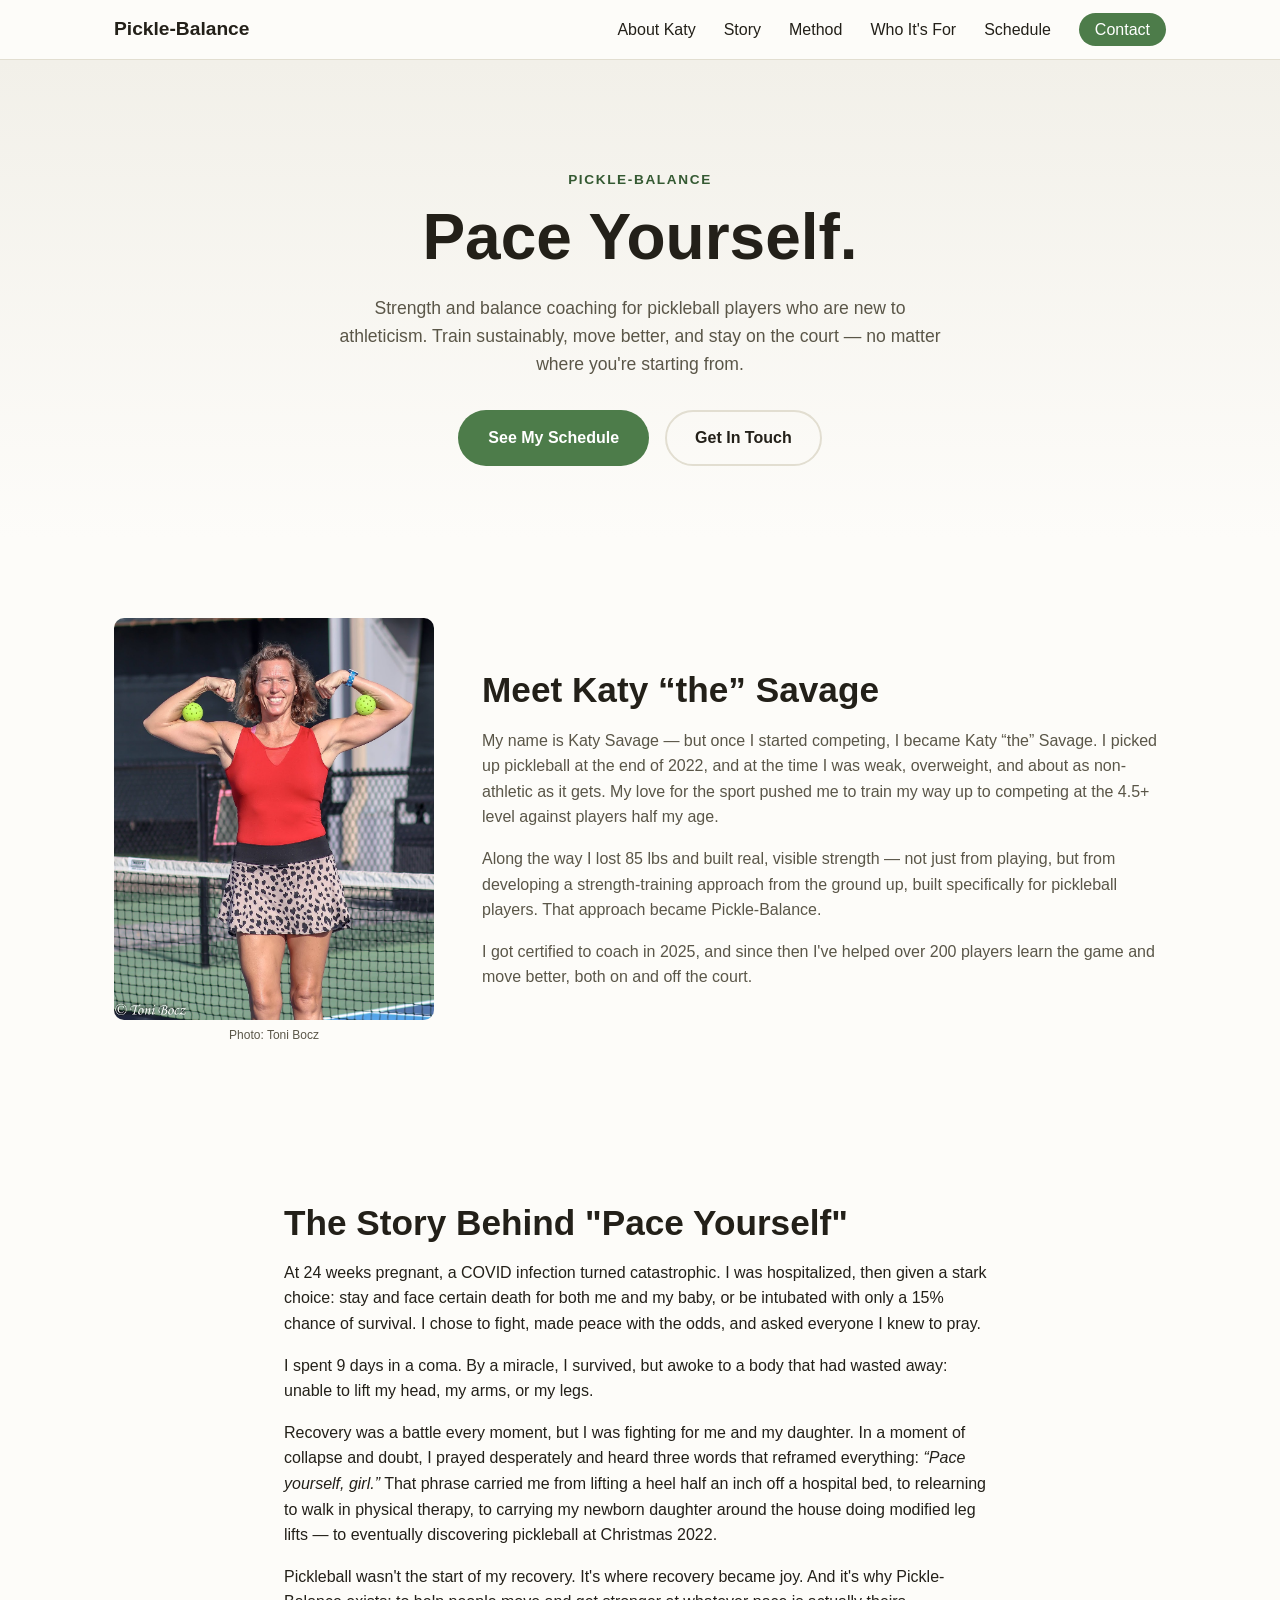
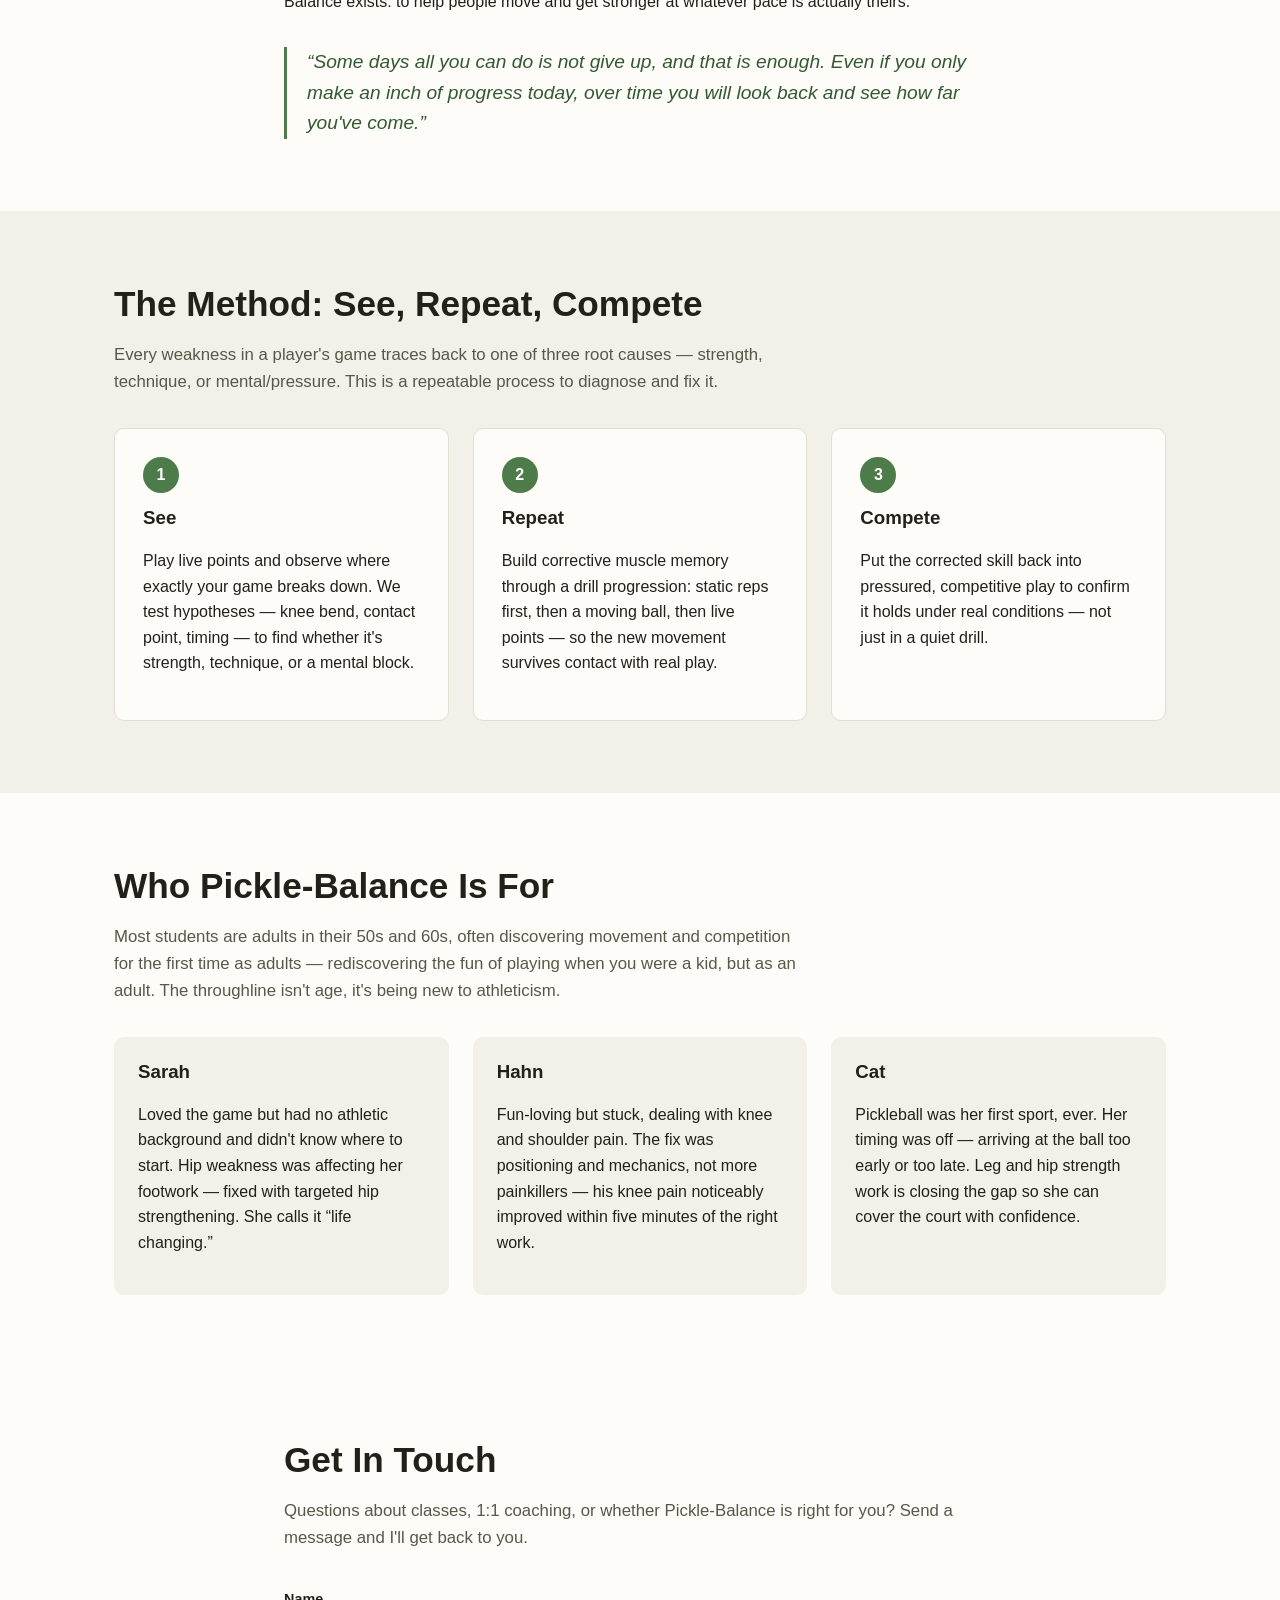
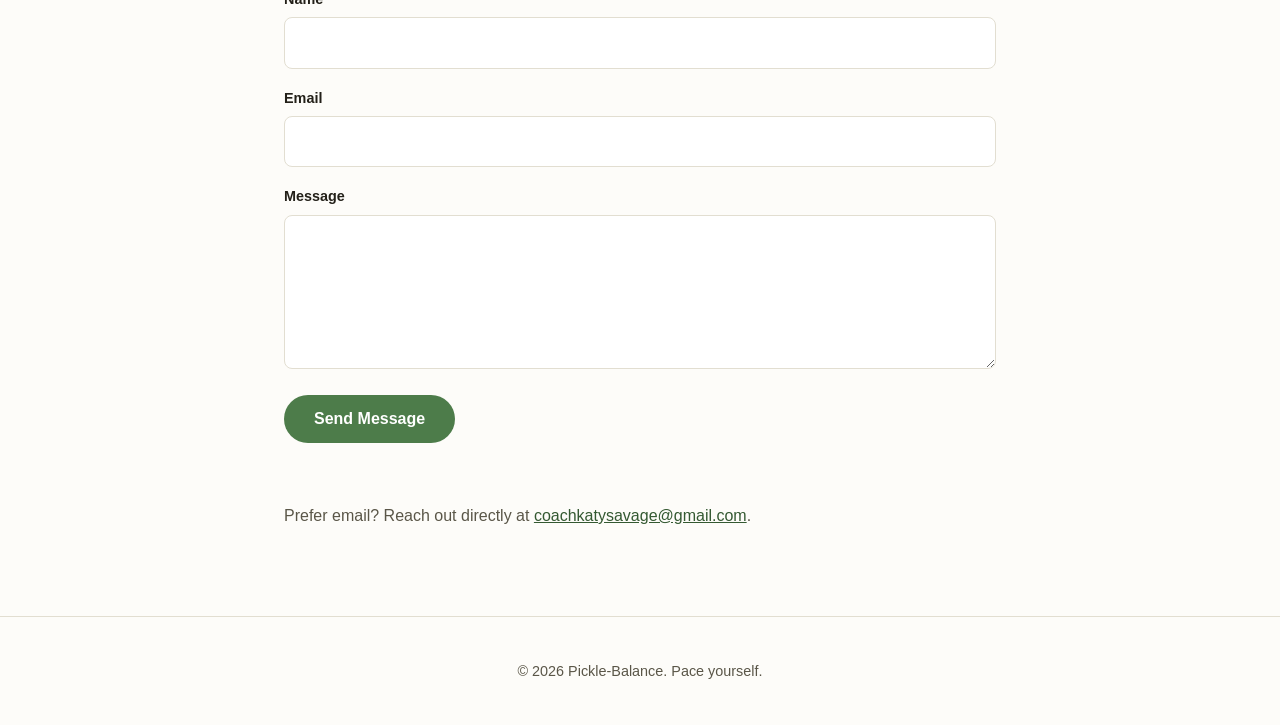
==== commit 3955c06e: "Homepage: remove Classes section; point to the live schedule Co-Authored-By: Claude Opus 5.5 <norepl" ====
--- a/index.html
+++ b/index.html
@@ -20,7 +20,6 @@
         <li><a href="#story">Story</a></li>
         <li><a href="#method">Method</a></li>
         <li><a href="#who">Who It's For</a></li>
-        <li><a href="#classes">Classes</a></li>
         <li><a href="schedule/">Schedule</a></li>
         <li><a href="#contact" class="nav-cta">Contact</a></li>
       </ul>
@@ -38,7 +37,7 @@
           Train sustainably, move better, and stay on the court &mdash; no matter where you're starting from.
         </p>
         <div class="hero-actions">
-          <a href="#classes" class="btn btn-primary">See Classes</a>
+          <a href="schedule/" class="btn btn-primary">See My Schedule</a>
           <a href="#contact" class="btn btn-secondary">Get In Touch</a>
         </div>
       </div>
@@ -172,29 +171,6 @@
             </p>
           </div>
         </div>
-      </div>
-    </section>
-
-    <section id="classes" class="section alt">
-      <div class="container narrow">
-        <h2>Classes</h2>
-        <p>
-          Pickle-Balance currently runs as group classes at <strong>Chipshot Pickleball Daytona</strong>, sized 3&ndash;16 students.
-          Sessions run as either a 15-minute strength warm-up folded into other skills classes, or a standalone
-          1-hour class that cycles through movements twice so you feel your strength improve within the session.
-        </p>
-        <ul class="classes-list">
-          <li><strong>Group class:</strong> $25 / student</li>
-          <li><strong>1:1 sessions:</strong> available for focused, personal-training-style work &mdash; reach out for current availability and rate</li>
-        </ul>
-        <div class="classes-actions">
-          <a href="schedule/" class="btn btn-primary">See My Full Schedule</a>
-          <a href="https://app.getopencourt.com/club/chipshotdaytona/coaches/katy-savage" class="btn btn-secondary" target="_blank" rel="noopener">Sign Up at Chipshot</a>
-        </div>
-        <p>
-          Class times and locations are being expanded &mdash; <a href="#contact">get in touch</a> for the current
-          schedule or to be notified as new sessions open up.
-        </p>
       </div>
     </section>
 
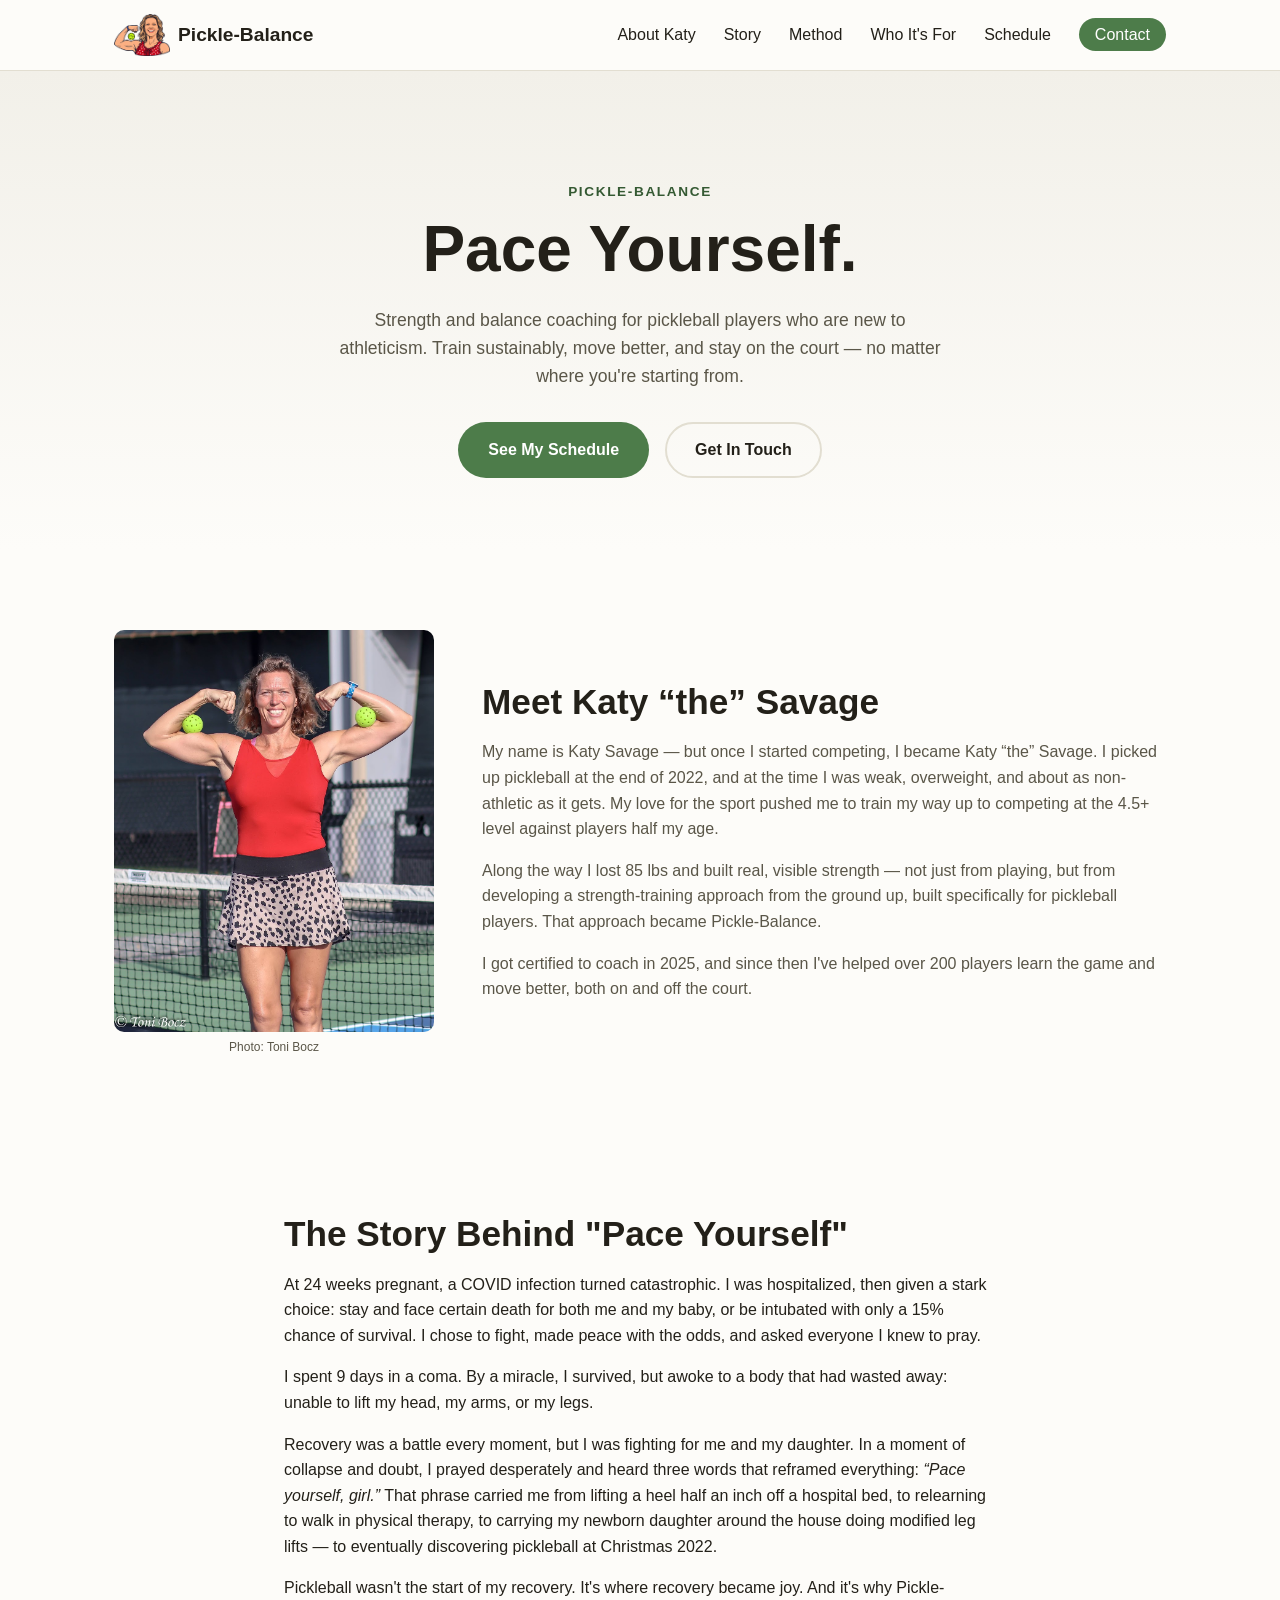
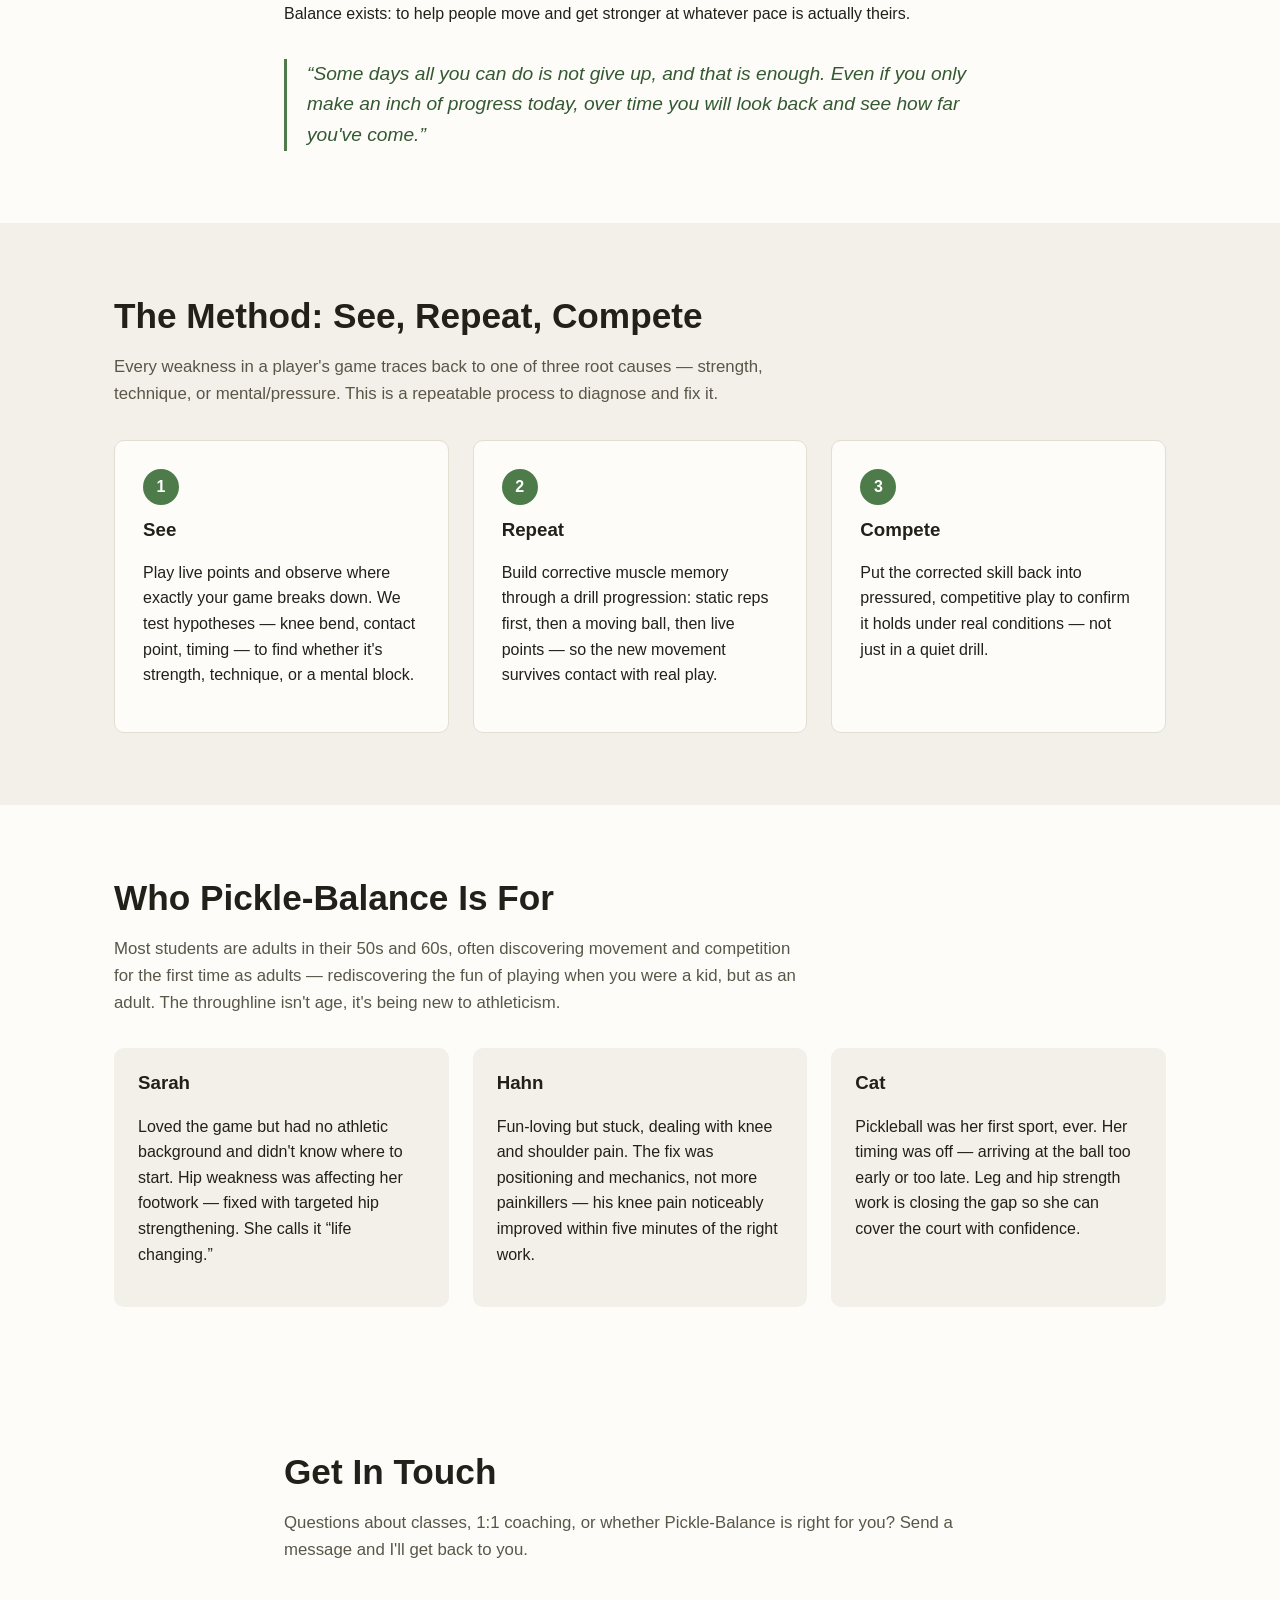
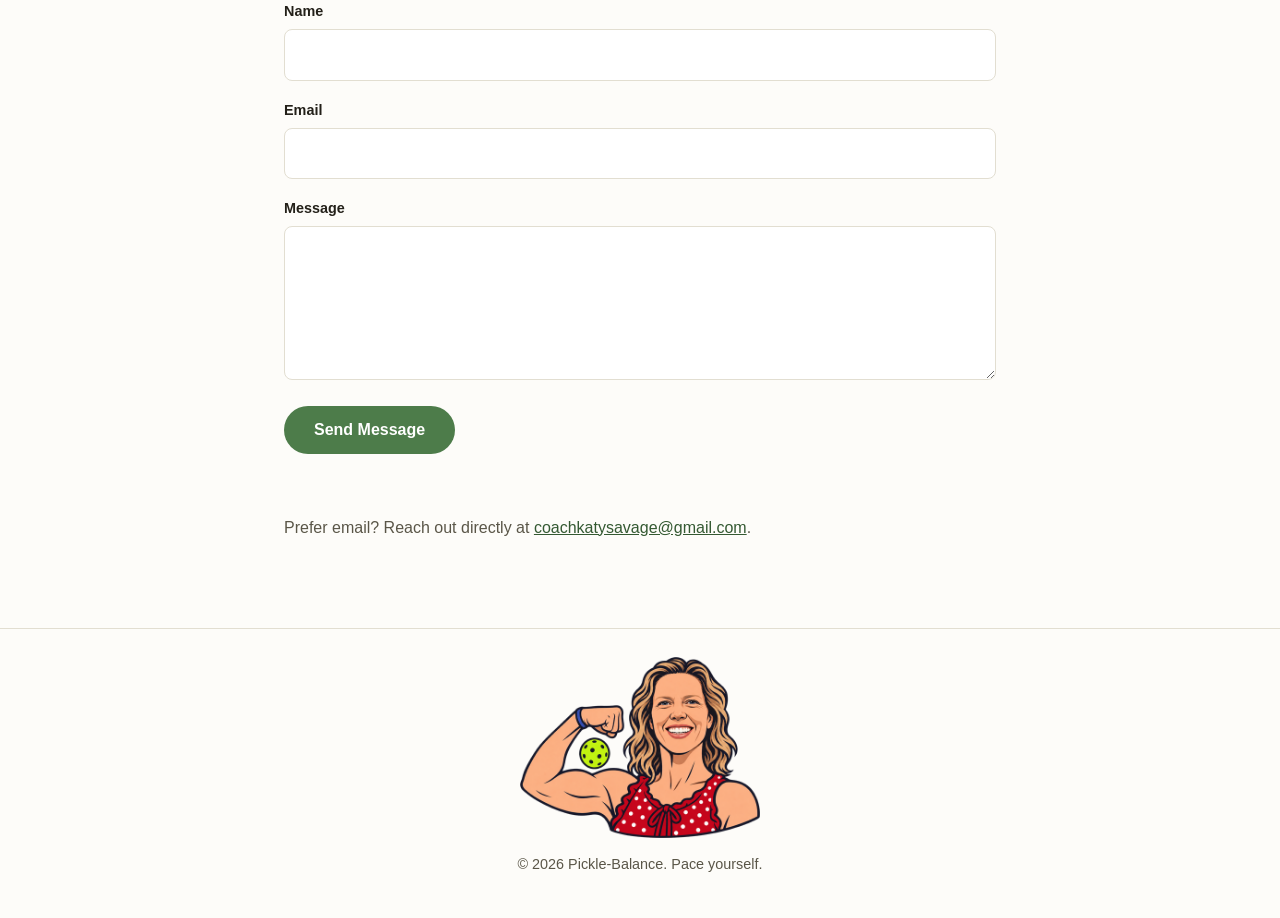
==== commit 13ea1eaa: "Add Coach Katy flex logo to the top bar and page footers Small next to 'Pickle-Balance' in the top b" ====
--- a/index.html
+++ b/index.html
@@ -3,6 +3,9 @@
 <head>
   <meta charset="UTF-8">
   <meta name="viewport" content="width=device-width, initial-scale=1.0">
+  <link rel="icon" href="/favicon.ico" sizes="any">
+  <link rel="icon" type="image/png" sizes="32x32" href="/favicon-32x32.png">
+  <link rel="apple-touch-icon" href="/apple-touch-icon.png">
   <title>Pickle-Balance | Pace Yourself</title>
   <meta name="description" content="Strength and balance coaching for pickleball players who are new to athleticism. Train sustainably, move better, and stay in the game.">
   <link rel="stylesheet" href="css/style.css">
@@ -11,7 +14,7 @@
 
   <header class="site-header">
     <nav class="nav container">
-      <a href="#top" class="logo">Pickle-Balance</a>
+      <a href="#top" class="logo"><img src="images/katy-flex-logo-sm.png" alt="" width="64" height="48">Pickle-Balance</a>
       <button class="nav-toggle" id="navToggle" aria-label="Toggle menu" aria-expanded="false">
         <span></span><span></span><span></span>
       </button>
@@ -207,6 +210,7 @@
 
   <footer class="site-footer">
     <div class="container">
+      <img class="footer-logo" src="images/katy-flex-logo.png" alt="Coach Katy &ldquo;the&rdquo; Savage flexing with a pickleball" width="260" height="196">
       <p>&copy; <span id="year"></span> Pickle-Balance. Pace yourself.</p>
     </div>
   </footer>
--- a/css/style.css
+++ b/css/style.css
@@ -69,6 +69,23 @@
   font-size: 1.2rem;
   text-decoration: none;
   color: var(--color-text);
+  display: inline-flex;
+  align-items: center;
+  gap: 8px;
+}
+
+.logo img {
+  width: 56px;
+  height: auto;
+  display: block;
+}
+
+.footer-logo {
+  display: block;
+  width: 240px;
+  max-width: 70%;
+  height: auto;
+  margin: 0 auto 12px;
 }
 
 .nav-links {
